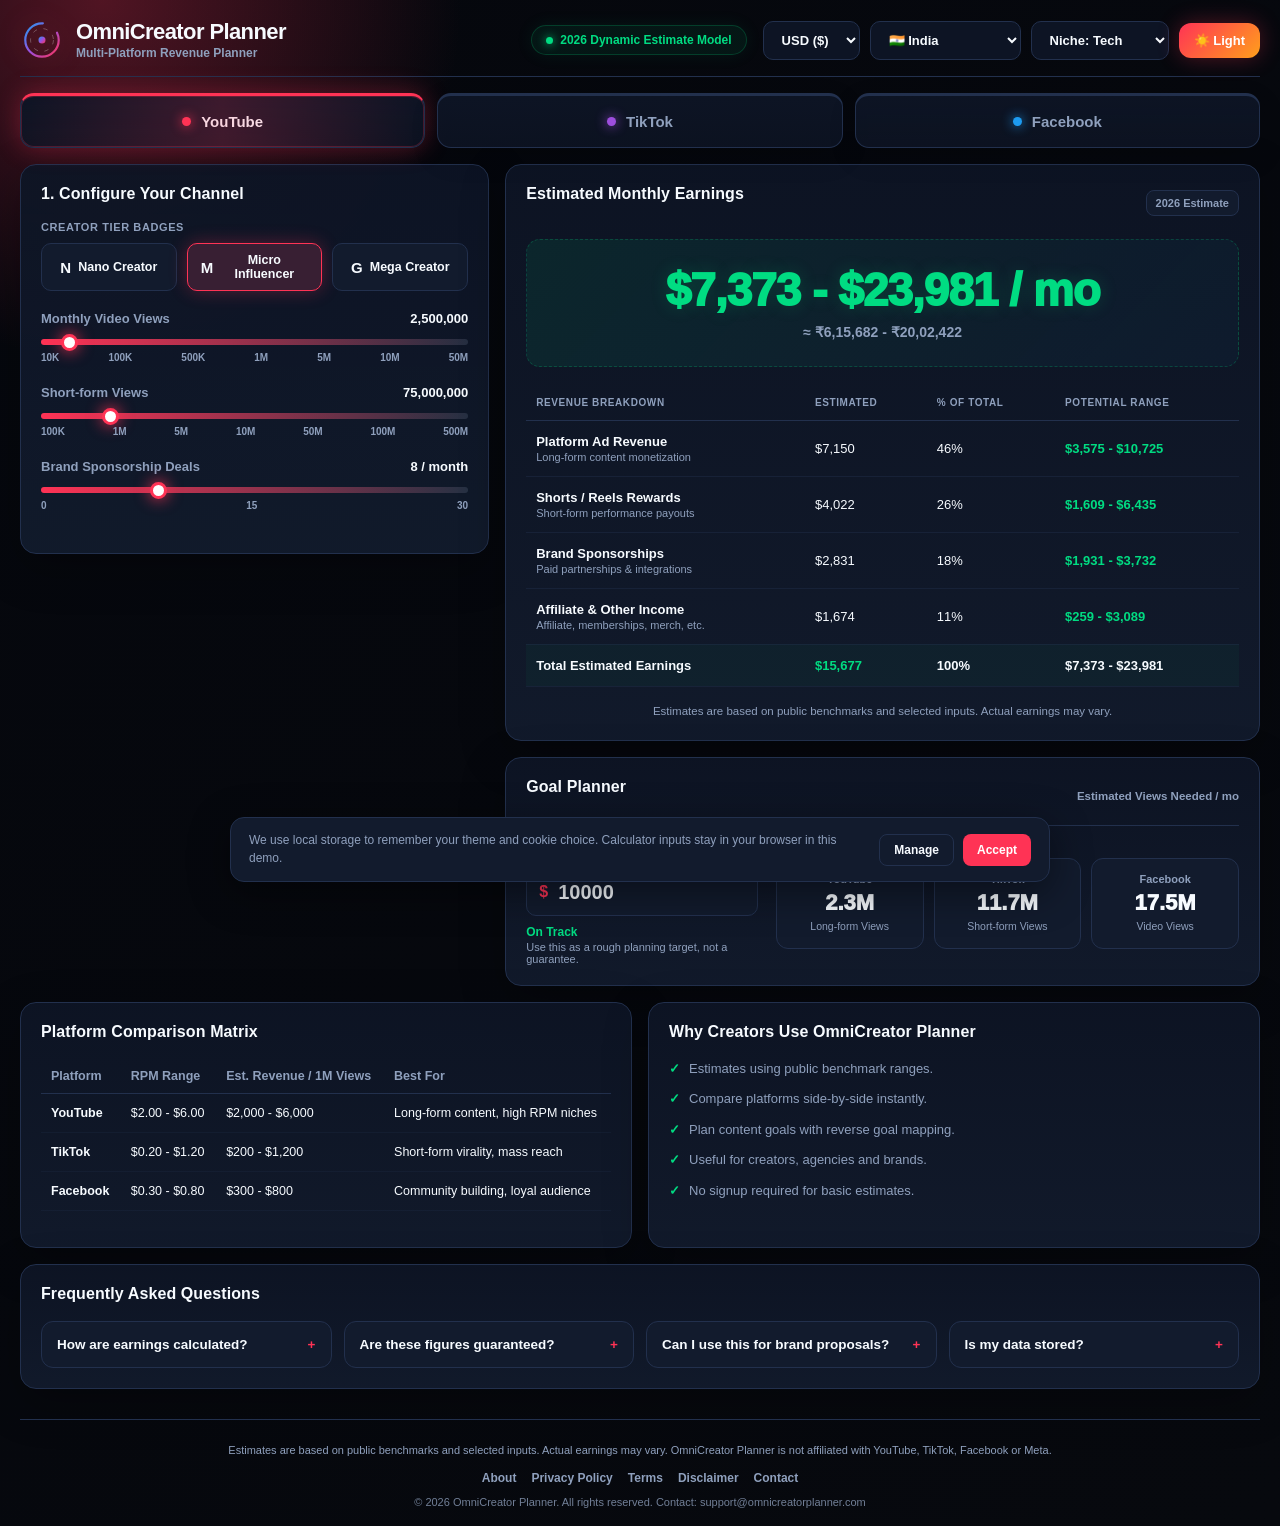
==== index.html @ 5faa270e "Improve SEO metadata FAQ and contact trust copy" ====
<!DOCTYPE html>
<html lang="en">
<head>
  <meta charset="UTF-8">
  <meta name="viewport" content="width=device-width, initial-scale=1.0">
  <title>OmniCreator Planner | Creator Earnings Estimator</title>
  <meta name="description" content="Estimate potential creator earnings across YouTube, TikTok and Facebook using selected inputs, public RPM benchmark ranges, country factors and niche assumptions. Actual earnings may vary.">
  <meta name="robots" content="index, follow">
  <meta name="theme-color" content="#07090e">
  <link rel="canonical" href="https://omnicreatorplanner.com/">
  <meta property="og:title" content="OmniCreator Planner | Creator Earnings Estimator">
  <meta property="og:description" content="A transparent creator revenue planner for YouTube, TikTok and Facebook estimates.">
  <meta property="og:type" content="website">
  <meta property="og:url" content="https://omnicreatorplanner.com/">
  <link rel="stylesheet" href="style.css">
</head>
<body data-theme="dark" data-platform="youtube">
  <div class="cookie-bar" id="cookie-consent-bar">
    <div class="cookie-text">We use local storage to remember your theme and cookie choice. Calculator inputs stay in your browser in this demo.</div>
    <div class="cookie-actions"><button class="cookie-btn secondary" onclick="openLegalPolicyModal('privacy')">Manage</button><button class="cookie-btn primary" onclick="acceptCookieConsent()">Accept</button></div>
  </div>

  <div class="app-wrapper">
    <header class="app-header">
      <div class="header-left"><div class="brand-container"><svg class="brand-logo-svg" viewBox="0 0 100 100" xmlns="http://www.w3.org/2000/svg"><defs><linearGradient id="ringGlow" x1="0%" y1="0%" x2="100%" y2="100%"><stop offset="0%" stop-color="#1d9bf0"/><stop offset="50%" stop-color="#9d4edd"/><stop offset="100%" stop-color="#ff3355"/></linearGradient></defs><circle cx="50" cy="50" r="38" stroke="url(#ringGlow)" stroke-width="5" fill="none" stroke-linecap="round" stroke-dasharray="180 40"/><circle cx="50" cy="50" r="26" stroke="#ffffff" stroke-width="2" fill="none" opacity="0.3" stroke-dasharray="10 15"/><circle cx="50" cy="50" r="8" fill="url(#ringGlow)"/></svg><div class="brand-text"><span class="main-title">OmniCreator Planner</span><span class="sub-title">Multi-Platform Revenue Planner</span></div></div></div>
      <div class="header-center"><div class="status-badge"><span class="status-pulse-dot"></span><span class="status-badge-text">2026 Dynamic Estimate Model</span></div></div>
      <div class="header-right"><div class="header-desktop-selectors" id="desktop-selectors-mount"></div><button class="theme-toggle-btn" id="theme-switcher-btn" onclick="toggleGlobalThemeMode()">Light</button></div>
    </header>

    <nav class="platform-tabs-container" aria-label="Platform selector">
      <button class="platform-tab-card youtube-tab active" onclick="setPlatformContext('youtube')"><span class="platform-indicator-dot yt"></span><span class="platform-tab-title">YouTube</span></button>
      <button class="platform-tab-card tiktok-tab" onclick="setPlatformContext('tiktok')"><span class="platform-indicator-dot tt"></span><span class="platform-tab-title">TikTok</span></button>
      <button class="platform-tab-card facebook-tab" onclick="setPlatformContext('facebook')"><span class="platform-indicator-dot fb"></span><span class="platform-tab-title">Facebook</span></button>
    </nav>

    <div class="main-layout-split-grid">
      <div class="layout-column-block section-configure"><section class="glass-dashboard-card config-panel-card"><h1 class="card-section-heading">1. Configure Your Channel</h1><div class="mobile-inline-filters-box"><div class="form-select-row-element"><label>Currency</label><select class="form-native-dropdown select-currency-node" onchange="syncGlobalSelects(this,'currency')"><option value="USD">USD ($)</option><option value="INR">INR (₹)</option></select></div><div class="form-select-row-element"><label>Country Profile</label><select class="form-native-dropdown select-country-node" onchange="syncGlobalSelects(this,'country')"><option value="India">India</option><option value="Global">Global Market</option><option value="US">United States</option><option value="UK">United Kingdom</option><option value="Canada">Canada</option><option value="Australia">Australia</option><option value="UAE">UAE</option><option value="Pakistan">Pakistan</option><option value="Bangladesh">Bangladesh</option></select></div><div class="form-select-row-element"><label>Channel Niche</label><select class="form-native-dropdown select-niche-node" onchange="syncGlobalSelects(this,'niche')"><option value="Technology">Technology</option><option value="Finance">Finance</option><option value="Education">Education</option><option value="Business">Business</option><option value="Gaming">Gaming</option><option value="Entertainment">Entertainment</option><option value="Lifestyle">Lifestyle</option><option value="Beauty">Beauty</option><option value="Fitness">Fitness</option><option value="Travel">Travel</option></select></div></div><div class="badge-presets-container"><label class="preset-label-tag">Creator Tier Badges</label><div class="badge-flex-row"><button class="preset-pill-btn btn-nano" onclick="triggerPresetAllocation('nano',this)"><span class="badge-icon-vector">N</span> Nano Creator</button><button class="preset-pill-btn btn-micro active" onclick="triggerPresetAllocation('micro',this)"><span class="badge-icon-vector">M</span> Micro Influencer</button><button class="preset-pill-btn btn-mega" onclick="triggerPresetAllocation('mega',this)"><span class="badge-icon-vector">G</span> Mega Creator</button></div></div><div class="slider-element-wrapper"><div class="slider-header-labels"><span class="slider-title-text">Monthly Video Views</span><span class="slider-live-value-counter" id="lbl-counter-views">2,500,000</span></div><input type="range" class="native-theme-slider" id="input-range-views" min="10000" max="50000000" step="10000" value="2500000" oninput="runExecutionCalculations()"><div class="slider-marker-bounds-row"><span>10K</span><span>100K</span><span>500K</span><span>1M</span><span>5M</span><span>10M</span><span>50M</span></div></div><div class="slider-element-wrapper"><div class="slider-header-labels"><span class="slider-title-text">Short-form Views</span><span class="slider-live-value-counter" id="lbl-counter-shorts">75,000,000</span></div><input type="range" class="native-theme-slider" id="input-range-shorts" min="100000" max="500000000" step="50000" value="75000000" oninput="runExecutionCalculations()"><div class="slider-marker-bounds-row"><span>100K</span><span>1M</span><span>5M</span><span>10M</span><span>50M</span><span>100M</span><span>500M</span></div></div><div class="slider-element-wrapper"><div class="slider-header-labels"><span class="slider-title-text">Brand Sponsorship Deals</span><span class="slider-live-value-counter" id="lbl-counter-deals">8 / month</span></div><input type="range" class="native-theme-slider" id="input-range-deals" min="0" max="30" step="1" value="8" oninput="runExecutionCalculations()"><div class="slider-marker-bounds-row"><span>0</span><span>15</span><span>30</span></div></div></section></div>
      <div class="layout-column-block section-results"><section class="glass-dashboard-card results-display-panel"><div class="results-panel-header"><h2 class="card-section-heading">Estimated Monthly Earnings</h2><span class="badge-year-tag">2026 Estimate</span></div><div class="earnings-hero-payout-box"><div class="payout-range-primary" id="payout-range-display-usd">$8,200 - $12,450 / mo</div><div class="payout-range-alternate" id="payout-range-display-inr">≈ ₹6,84,600 - ₹10,39,500</div></div><div class="desktop-only-table-wrapper"><table class="breakdown-matrix-table"><thead><tr><th>Revenue Breakdown</th><th>Estimated</th><th>% of Total</th><th>Potential Range</th></tr></thead><tbody id="table-body-breakdown-rows"></tbody></table></div><div class="mobile-only-breakdown-cards-stack" id="mobile-cards-breakdown-mount"></div><p class="safe-compliance-disclaimer-label">Estimates are based on public benchmarks and selected inputs. Actual earnings may vary.</p></section><section class="glass-dashboard-card goal-planner-panel-card"><div class="goal-planner-container-header"><h2 class="card-section-heading">Goal Planner</h2><span class="goal-subheading-note">Estimated Views Needed / mo</span></div><div class="goal-planner-split-flex-wrapper"><div class="goal-left-input-block"><label class="goal-input-label-tag">Target Monthly Income</label><div class="goal-input-relative-field"><span class="goal-currency-symbol-marker" id="lbl-goal-currency-indicator">$</span><input type="number" class="goal-native-numeric-input" id="input-numeric-goal" value="10000" oninput="executeReverseGoalPlannerMath()"></div><div class="goal-status-indicator-block"><span class="status-marker-emerald">On Track</span><span class="status-desc-text">Use this as a rough planning target, not a guarantee.</span></div></div><div class="goal-right-metrics-display-stack"><div class="goal-platform-output-row yt-row"><span class="goal-platform-name">YouTube</span><div class="goal-computed-value" id="lbl-goal-yt-views">1.1M</div><span class="goal-unit-subtext">Long-form Views</span></div><div class="goal-platform-output-row tt-row"><span class="goal-platform-name">TikTok</span><div class="goal-computed-value" id="lbl-goal-tt-views">1.6M</div><span class="goal-unit-subtext">Short-form Views</span></div><div class="goal-platform-output-row fb-row"><span class="goal-platform-name">Facebook</span><div class="goal-computed-value" id="lbl-goal-fb-views">1.2M</div><span class="goal-unit-subtext">Video Views</span></div></div></div></section></div>
    </div>

    <div class="lower-data-split-grid"><section class="glass-dashboard-card comparison-matrix-card"><h2 class="card-section-heading">Platform Comparison Matrix</h2><div id="comparison-layout-mount-node"></div></section><section class="glass-dashboard-card value-benefits-card"><h2 class="card-section-heading">Why Creators Use OmniCreator Planner</h2><ul class="benefits-clean-list-layer"><li>Estimates using public benchmark ranges.</li><li>Compare platforms side-by-side instantly.</li><li>Plan content goals with reverse goal mapping.</li><li>Useful for creators, agencies and brands.</li><li>No signup required for basic estimates.</li></ul></section></div>

    <section class="glass-dashboard-card semantic-faq-accordion-card"><h2 class="card-section-heading">Frequently Asked Questions</h2><div class="accordion-layout-vertical-stack"><div class="accordion-node-item" onclick="toggleAccordionState(this)"><div class="accordion-question-row">How are earnings calculated? <span class="toggle-sign-icon">+</span></div><div class="accordion-answer-content-block"><p>Estimates use selected platform, views, short-form views, country, niche, creator tier, sponsorship deals and public benchmark RPM ranges.</p></div></div><div class="accordion-node-item" onclick="toggleAccordionState(this)"><div class="accordion-question-row">Are these figures guaranteed? <span class="toggle-sign-icon">+</span></div><div class="accordion-answer-content-block"><p>No. Actual earnings may vary based on audience location, engagement, watch time, monetization status, platform policy and advertiser demand.</p></div></div><div class="accordion-node-item" onclick="toggleAccordionState(this)"><div class="accordion-question-row">Can I use this for brand proposals? <span class="toggle-sign-icon">+</span></div><div class="accordion-answer-content-block"><p>Yes, this tool can help create rough planning estimates, but final brand pricing should be negotiated separately.</p></div></div><div class="accordion-node-item" onclick="toggleAccordionState(this)"><div class="accordion-question-row">Is my data stored? <span class="toggle-sign-icon">+</span></div><div class="accordion-answer-content-block"><p>For this demo, calculations run in your browser and no account is required. Theme and cookie choices may be saved locally in your browser.</p></div></div></div></section>

    <footer class="app-system-footer"><p class="footer-legal-disclaimer-paragraph">Estimates are based on public benchmarks and selected inputs. Actual earnings may vary. OmniCreator Planner is not affiliated with YouTube, TikTok, Facebook or Meta.</p><div class="footer-nav-links-row"><a href="#" onclick="openLegalPolicyModal('about')">About</a><a href="#" onclick="openLegalPolicyModal('privacy')">Privacy Policy</a><a href="#" onclick="openLegalPolicyModal('terms')">Terms</a><a href="#" onclick="openLegalPolicyModal('disclaimer')">Disclaimer</a><a href="#" onclick="openLegalPolicyModal('contact')">Contact</a></div><p class="footer-copyright-tag-label">© 2026 OmniCreator Planner. All rights reserved. Contact: support@omnicreatorplanner.com</p></footer>
  </div>

  <div class="modal-dialog-blur-overlay" id="global-policy-modal-mount" onclick="closeLegalPolicyModal()"><div class="modal-body-container" onclick="event.stopPropagation()"><button class="modal-close-trigger-btn" onclick="closeLegalPolicyModal()">×</button><div class="modal-dynamic-content-area" id="modal-content-injector"></div></div></div>
  <script src="script.js"></script>
</body>
</html>
---- style.css ----
:root{
  --bg-gradient-start:#05070d;
  --bg-gradient-end:#07090e;
  --card-surface:#0d1424;
  --card-surface-raised:#121b2d;
  --border-stroke:#22304d;
  --text-primary:#f7fbff;
  --text-muted:#8fa0bd;
  --earning-green:#00dc82;
  --yt-red:#ff3355;
  --tt-purple:#9d4edd;
  --fb-blue:#1d9bf0;
  --platform-accent:#ff3355;
  --platform-glow:rgba(255,51,85,.28);
  --panel-shadow:0 14px 45px rgba(0,0,0,.26);
}
body[data-theme="light"]{
  --bg-gradient-start:#f4f7ff;
  --bg-gradient-end:#ffffff;
  --card-surface:#ffffff;
  --card-surface-raised:#f3f6ff;
  --border-stroke:#dce5f5;
  --text-primary:#0e1729;
  --text-muted:#65738b;
  --earning-green:#059669;
  --panel-shadow:0 16px 38px rgba(20,35,70,.11);
}
body[data-platform="youtube"]{--platform-accent:var(--yt-red);--platform-glow:rgba(255,51,85,.30)}
body[data-platform="tiktok"]{--platform-accent:var(--tt-purple);--platform-glow:rgba(157,78,221,.30)}
body[data-platform="facebook"]{--platform-accent:var(--fb-blue);--platform-glow:rgba(29,155,240,.30)}
*{box-sizing:border-box;margin:0;padding:0}
html{scroll-behavior:smooth}
body{min-height:100vh;background:radial-gradient(circle at 8% 0,var(--platform-glow),transparent 360px),linear-gradient(135deg,var(--bg-gradient-start),var(--bg-gradient-end));color:var(--text-primary);font-family:-apple-system,BlinkMacSystemFont,"Segoe UI",Roboto,Helvetica,Arial,sans-serif;padding:0 10px;overflow-x:hidden}
button,select,input{font-family:inherit}
button{cursor:pointer}
.app-wrapper{max-width:1240px;margin:0 auto;display:flex;flex-direction:column;gap:16px;padding:18px 0}
.app-header{display:grid;grid-template-columns:1fr auto 1fr;align-items:center;gap:16px;border-bottom:1px solid var(--border-stroke);padding-bottom:14px}
.header-left{min-width:0}.brand-container{display:flex;align-items:center;gap:12px}.brand-logo-svg{width:44px;height:44px;filter:drop-shadow(0 0 14px var(--platform-glow));animation:orbitRotation 22s linear infinite}@keyframes orbitRotation{from{transform:rotate(0)}to{transform:rotate(360deg)}}.brand-text{display:flex;flex-direction:column;min-width:0}.main-title{font-size:22px;font-weight:850;line-height:1.05;letter-spacing:-.6px}.sub-title{font-size:12px;color:var(--text-muted);font-weight:600;margin-top:3px}.header-center{display:flex;justify-content:center}.status-badge{display:inline-flex;align-items:center;gap:7px;background:rgba(0,220,130,.07);border:1px solid rgba(0,220,130,.20);border-radius:999px;padding:7px 14px;color:var(--earning-green);font-size:12px;font-weight:800;white-space:nowrap;box-shadow:0 0 18px rgba(0,220,130,.08)}.status-pulse-dot{width:7px;height:7px;border-radius:50%;background:var(--earning-green);box-shadow:0 0 10px var(--earning-green);animation:statusPulseAnimation 1.6s infinite}@keyframes statusPulseAnimation{0%,100%{opacity:.45}50%{opacity:1}}.header-right{display:flex;align-items:center;justify-content:flex-end;gap:10px}.header-desktop-selectors{display:flex;gap:10px}.inline-form-selector-pills,.form-native-dropdown{background:var(--card-surface);color:var(--text-primary);border:1px solid var(--border-stroke);padding:10px 14px;border-radius:10px;font-size:13px;font-weight:700;outline:none;cursor:pointer;transition:.2s}.inline-form-selector-pills:focus,.form-native-dropdown:focus{border-color:var(--platform-accent);box-shadow:0 0 0 3px var(--platform-glow)}.theme-toggle-btn{background:linear-gradient(135deg,var(--platform-accent),#ff9f1c);border:0;color:#fff;padding:10px 15px;border-radius:12px;font-weight:900;font-size:13px;box-shadow:0 0 22px var(--platform-glow);white-space:nowrap}
.platform-tabs-container{display:grid;grid-template-columns:repeat(3,1fr);gap:12px}.platform-tab-card{position:relative;overflow:hidden;background:linear-gradient(180deg,var(--card-surface),rgba(13,20,36,.84));border:1px solid var(--border-stroke);border-top:3px solid var(--border-stroke);padding:17px 12px;border-radius:14px;color:var(--text-muted);font-size:15px;font-weight:850;display:flex;align-items:center;justify-content:center;gap:10px;transition:all .22s ease;box-shadow:0 10px 28px rgba(0,0,0,.14)}.platform-tab-card::before{content:"";position:absolute;inset:0;background:linear-gradient(90deg,transparent,var(--platform-glow),transparent);opacity:0;transition:.22s}.platform-tab-card.active{color:var(--text-primary);border-color:var(--border-stroke);border-top-color:var(--platform-accent);box-shadow:0 0 26px var(--platform-glow),inset 0 0 0 1px color-mix(in srgb,var(--platform-accent) 24%,transparent)}.platform-tab-card.active::before{opacity:.65}.platform-indicator-dot{width:9px;height:9px;border-radius:50%;display:inline-block;box-shadow:0 0 12px currentColor}.platform-indicator-dot.yt{background:var(--yt-red);color:var(--yt-red)}.platform-indicator-dot.tt{background:var(--tt-purple);color:var(--tt-purple)}.platform-indicator-dot.fb{background:var(--fb-blue);color:var(--fb-blue)}
.main-layout-split-grid{display:grid;grid-template-columns:4.6fr 7.4fr;gap:16px;align-items:start}.layout-column-block{min-width:0}.glass-dashboard-card{background:linear-gradient(180deg,color-mix(in srgb,var(--card-surface) 96%,transparent),color-mix(in srgb,var(--card-surface-raised) 92%,transparent));border:1px solid var(--border-stroke);border-radius:16px;padding:20px;box-shadow:var(--panel-shadow)}.card-section-heading{font-size:16px;font-weight:850;margin-bottom:18px;letter-spacing:.1px}.config-panel-card .card-section-heading{text-transform:none}.mobile-inline-filters-box{display:none}.badge-presets-container{margin-bottom:20px}.preset-label-tag{font-size:11px;text-transform:uppercase;color:var(--text-muted);font-weight:850;letter-spacing:.6px;display:block;margin-bottom:10px}.badge-flex-row{display:flex;gap:10px;flex-wrap:wrap}.preset-pill-btn{background:var(--card-surface-raised);border:1px solid var(--border-stroke);color:var(--text-primary);padding:9px 13px;border-radius:10px;font-size:12.5px;font-weight:800;display:flex;align-items:center;justify-content:center;gap:7px;transition:.2s;flex:1}.preset-pill-btn.active{border-color:var(--platform-accent);background:color-mix(in srgb,var(--platform-accent) 16%,var(--card-surface-raised));box-shadow:0 0 18px var(--platform-glow)}.badge-icon-vector{font-size:15px}.slider-element-wrapper{margin-bottom:22px}.slider-header-labels{display:flex;justify-content:space-between;gap:12px;font-size:13px;font-weight:750;color:var(--text-muted)}.slider-live-value-counter{font-weight:900;color:var(--text-primary)}input[type="range"].native-theme-slider{width:100%;height:6px;background:linear-gradient(90deg,var(--platform-accent),rgba(128,145,170,.20));border-radius:999px;appearance:none;margin:13px 0 7px;outline:none}input[type="range"].native-theme-slider::-webkit-slider-thumb{appearance:none;width:17px;height:17px;border-radius:50%;background:#fff;border:3px solid var(--platform-accent);box-shadow:0 0 16px var(--platform-accent);cursor:pointer}.slider-marker-bounds-row{display:flex;justify-content:space-between;font-size:10px;color:var(--text-muted);font-weight:800}.results-panel-header{display:flex;justify-content:space-between;align-items:center;margin-bottom:18px}.badge-year-tag{background:var(--card-surface-raised);color:var(--text-muted);font-size:11px;font-weight:850;padding:6px 9px;border-radius:8px;border:1px solid var(--border-stroke)}.earnings-hero-payout-box{background:linear-gradient(135deg,rgba(0,220,130,.09),rgba(29,155,240,.04));border:1px dashed rgba(0,220,130,.22);border-radius:14px;padding:26px 16px;text-align:center;margin-bottom:18px;overflow:hidden}.payout-range-primary{font-size:clamp(34px,4vw,46px);font-weight:950;color:var(--earning-green);letter-spacing:-1px;line-height:1.08;text-shadow:0 0 18px rgba(0,220,130,.18)}.payout-range-alternate{font-size:14px;color:var(--text-muted);margin-top:8px;font-weight:800}.desktop-only-table-wrapper{width:100%;overflow:auto;margin-bottom:16px}.breakdown-matrix-table{width:100%;border-collapse:collapse;text-align:left;font-size:13px}.breakdown-matrix-table th{color:var(--text-muted);font-weight:850;padding:12px 10px;border-bottom:1px solid var(--border-stroke);text-transform:uppercase;font-size:10px;letter-spacing:.6px}.breakdown-matrix-table td{padding:13px 10px;border-bottom:1px solid rgba(34,48,77,.42);color:var(--text-primary)}.table-source-cell-layout{display:flex;flex-direction:column;gap:2px}.table-source-cell-layout strong{color:var(--text-primary);font-weight:750}.table-source-cell-layout small{color:var(--text-muted);font-size:11px}.table-total-row-highlight{font-weight:900;background:rgba(0,220,130,.04)}.table-total-row-highlight td:nth-child(2),.table-range-span-text{color:var(--earning-green);font-weight:850}.mobile-only-breakdown-cards-stack{display:none;flex-direction:column;gap:10px;margin-bottom:16px}.responsive-breakdown-card-node{background:var(--card-surface-raised);border:1px solid var(--border-stroke);border-radius:12px;padding:14px;display:flex;justify-content:space-between;align-items:center;gap:12px}.responsive-breakdown-card-node.total-card{border-color:rgba(0,220,130,.28);background:rgba(0,220,130,.06)}.resp-card-left-meta strong{display:block;font-size:14px}.resp-card-left-meta small{font-size:12px;color:var(--text-muted);display:block;margin-top:3px}.resp-card-right-metrics{text-align:right}.resp-card-val{font-size:16px;font-weight:900;color:var(--text-primary)}.resp-card-range{font-size:12px;color:var(--earning-green);font-weight:800;display:block;margin-top:3px}.safe-compliance-disclaimer-label{font-size:11.5px;color:var(--text-muted);line-height:1.5;text-align:center}.goal-planner-panel-card{margin-top:16px}.goal-planner-container-header{display:flex;justify-content:space-between;align-items:center;border-bottom:1px solid var(--border-stroke);padding-bottom:11px;margin-bottom:16px}.goal-subheading-note{font-size:11.5px;color:var(--text-muted);font-weight:800}.goal-planner-split-flex-wrapper{display:grid;grid-template-columns:4fr 8fr;gap:18px;align-items:center}.goal-input-label-tag{font-size:12px;color:var(--text-muted);font-weight:850}.goal-input-relative-field{position:relative;margin:9px 0}.goal-currency-symbol-marker{position:absolute;left:13px;top:50%;transform:translateY(-50%);font-weight:900;color:var(--platform-accent)}.goal-native-numeric-input{width:100%;background:var(--card-surface-raised);border:1px solid var(--border-stroke);color:var(--text-primary);font-size:20px;font-weight:900;padding:11px 10px 11px 31px;border-radius:10px;outline:none}.goal-native-numeric-input:focus{border-color:var(--platform-accent)}.goal-status-indicator-block{display:flex;flex-direction:column;gap:2px}.status-marker-emerald{font-size:12px;color:var(--earning-green);font-weight:850}.status-desc-text{font-size:11px;color:var(--text-muted)}.goal-right-metrics-display-stack{display:grid;grid-template-columns:repeat(3,1fr);gap:10px}.goal-platform-output-row{background:var(--card-surface-raised);border:1px solid var(--border-stroke);border-radius:12px;padding:14px 10px;text-align:center}.goal-platform-name{font-size:11px;color:var(--text-muted);font-weight:850;display:block;margin-bottom:5px}.goal-computed-value{font-size:22px;font-weight:950;color:var(--text-primary)}.goal-unit-subtext{font-size:10.5px;color:var(--text-muted)}.lower-data-split-grid{display:grid;grid-template-columns:1fr 1fr;gap:16px}.seo-table-layout-node{width:100%;border-collapse:collapse;font-size:12.5px;text-align:left}.seo-table-layout-node th{padding:10px;color:var(--text-muted);font-weight:850;border-bottom:1px solid var(--border-stroke)}.seo-table-layout-node td{padding:12px 10px;border-bottom:1px solid rgba(34,48,77,.25);color:var(--text-primary)}.benefits-clean-list-layer{list-style:none}.benefits-clean-list-layer li{font-size:13px;color:var(--text-muted);margin-bottom:11px;position:relative;padding-left:20px;line-height:1.5}.benefits-clean-list-layer li::before{content:"✓";position:absolute;left:0;color:var(--earning-green);font-weight:900}.accordion-layout-vertical-stack{display:grid;grid-template-columns:repeat(4,1fr);gap:12px}.accordion-node-item{background:var(--card-surface-raised);border:1px solid var(--border-stroke);border-radius:12px;padding:15px;cursor:pointer;transition:.2s}.accordion-node-item:hover{border-color:var(--platform-accent)}.accordion-question-row{font-weight:850;font-size:13.5px;display:flex;justify-content:space-between;align-items:center;color:var(--text-primary);gap:10px}.toggle-sign-icon{color:var(--platform-accent);font-weight:900}.accordion-answer-content-block{display:none;margin-top:10px;font-size:12.5px;color:var(--text-muted);line-height:1.55;border-top:1px solid var(--border-stroke);padding-top:10px}.accordion-node-item.open .accordion-answer-content-block{display:block}.modal-dialog-blur-overlay{position:fixed;inset:0;background:rgba(3,5,10,.85);backdrop-filter:blur(8px);display:none;align-items:center;justify-content:center;z-index:9999;padding:20px}.modal-body-container{background:var(--card-surface);border:1px solid var(--border-stroke);width:100%;max-width:600px;border-radius:16px;padding:28px;position:relative;max-height:85vh;overflow:auto}.modal-close-trigger-btn{position:absolute;top:14px;right:18px;background:transparent;border:0;color:var(--text-muted);font-size:18px}.modal-dynamic-content-area h3{font-size:20px;margin-bottom:13px;border-bottom:1px solid var(--border-stroke);padding-bottom:9px}.modal-dynamic-content-area p{font-size:13px;color:var(--text-muted);line-height:1.6;margin-bottom:12px}.cookie-bar{position:fixed;bottom:18px;left:50%;transform:translateX(-50%);background:var(--card-surface-raised);border:1px solid var(--border-stroke);border-radius:14px;padding:14px 18px;width:92%;max-width:820px;display:flex;justify-content:space-between;align-items:center;gap:18px;z-index:99999;box-shadow:0 10px 40px rgba(0,0,0,.45)}.cookie-text{font-size:12px;color:var(--text-muted);line-height:1.45}.cookie-actions{display:flex;gap:9px;flex-shrink:0}.cookie-btn{border:0;padding:8px 14px;border-radius:8px;font-size:12px;font-weight:850}.cookie-btn.primary{background:var(--platform-accent);color:#fff}.cookie-btn.secondary{background:transparent;border:1px solid var(--border-stroke);color:var(--text-primary)}.app-system-footer{text-align:center;border-top:1px solid var(--border-stroke);padding-top:22px;margin-top:14px;display:flex;flex-direction:column;gap:11px}.footer-legal-disclaimer-paragraph{font-size:11px;color:var(--text-muted);max-width:900px;margin:0 auto;line-height:1.6}.footer-nav-links-row{display:flex;justify-content:center;gap:15px;flex-wrap:wrap}.footer-nav-links-row a{color:var(--text-muted);text-decoration:none;font-size:12px;font-weight:750}.footer-nav-links-row a:hover{color:var(--text-primary)}.footer-copyright-tag-label{font-size:11px;color:var(--text-muted);opacity:.78}
@media(max-width:950px){.app-header{grid-template-columns:1fr auto;gap:12px}.header-center{grid-column:1/3;order:3}.header-desktop-selectors{display:none}.main-layout-split-grid{display:flex;flex-direction:column}.section-configure{order:1}.section-results{order:2}.lower-data-split-grid{grid-template-columns:1fr}.goal-planner-split-flex-wrapper{grid-template-columns:1fr}.desktop-only-table-wrapper{display:none}.mobile-only-breakdown-cards-stack{display:flex}.mobile-inline-filters-box{display:grid;grid-template-columns:repeat(3,1fr);gap:10px;margin-bottom:18px;border-bottom:1px solid var(--border-stroke);padding-bottom:15px}.form-select-row-element label{font-size:10px;text-transform:uppercase;color:var(--text-muted);font-weight:850;display:block;margin-bottom:5px}.form-select-row-element .form-native-dropdown{width:100%;font-size:12px;color:var(--text-primary)}.goal-right-metrics-display-stack{grid-template-columns:repeat(3,1fr)}.accordion-layout-vertical-stack{grid-template-columns:1fr 1fr}.badge-flex-row{display:grid;grid-template-columns:repeat(3,1fr)}}
@media(max-width:600px){body{padding:0 8px}.app-wrapper{gap:14px;padding:14px 0}.app-header{display:grid;grid-template-columns:1fr auto;align-items:center;text-align:left;gap:10px;padding-bottom:12px}.brand-container{gap:10px}.brand-logo-svg{width:38px;height:38px}.main-title{font-size:17px}.sub-title{font-size:10.5px}.theme-toggle-btn{padding:8px 10px;font-size:12px;border-radius:10px}.header-center{grid-column:1/3;width:100%;justify-content:flex-start}.status-badge{padding:5px 10px;font-size:10.5px}.platform-tabs-container{gap:8px}.platform-tab-card{padding:12px 5px;border-radius:13px;font-size:12.5px;gap:6px}.platform-indicator-dot{width:8px;height:8px}.glass-dashboard-card{border-radius:16px;padding:16px}.card-section-heading{font-size:16px;margin-bottom:16px}.mobile-inline-filters-box{grid-template-columns:1fr;gap:10px}.badge-flex-row{grid-template-columns:repeat(3,1fr);gap:8px}.preset-pill-btn{padding:10px 6px;font-size:12px;line-height:1.15;flex-direction:column}.badge-icon-vector{font-size:17px}.slider-element-wrapper{margin-bottom:20px}.slider-header-labels{font-size:13px}.slider-marker-bounds-row{font-size:10px}.results-panel-header{align-items:flex-start}.badge-year-tag{display:none}.earnings-hero-payout-box{padding:22px 10px}.payout-range-primary{font-size:clamp(28px,10vw,38px);line-height:1.15}.payout-range-alternate{font-size:13px}.responsive-breakdown-card-node{align-items:flex-start;flex-direction:column}.resp-card-right-metrics{text-align:left}.goal-right-metrics-display-stack,.accordion-layout-vertical-stack{grid-template-columns:1fr}.lower-data-split-grid{gap:14px}.cookie-bar{bottom:10px;flex-direction:column;text-align:center;padding:14px}.cookie-actions{width:100%}.cookie-btn{flex:1}.footer-legal-disclaimer-paragraph{text-align:center}.comparison-matrix-card .mobile-only-breakdown-cards-stack{display:flex}.comparison-matrix-card .desktop-only-table-wrapper{display:none}}
@media(max-width:380px){.main-title{font-size:15.5px}.platform-tab-card{font-size:11.5px}.payout-range-primary{font-size:27px}.preset-pill-btn{font-size:11px}.glass-dashboard-card{padding:14px}}
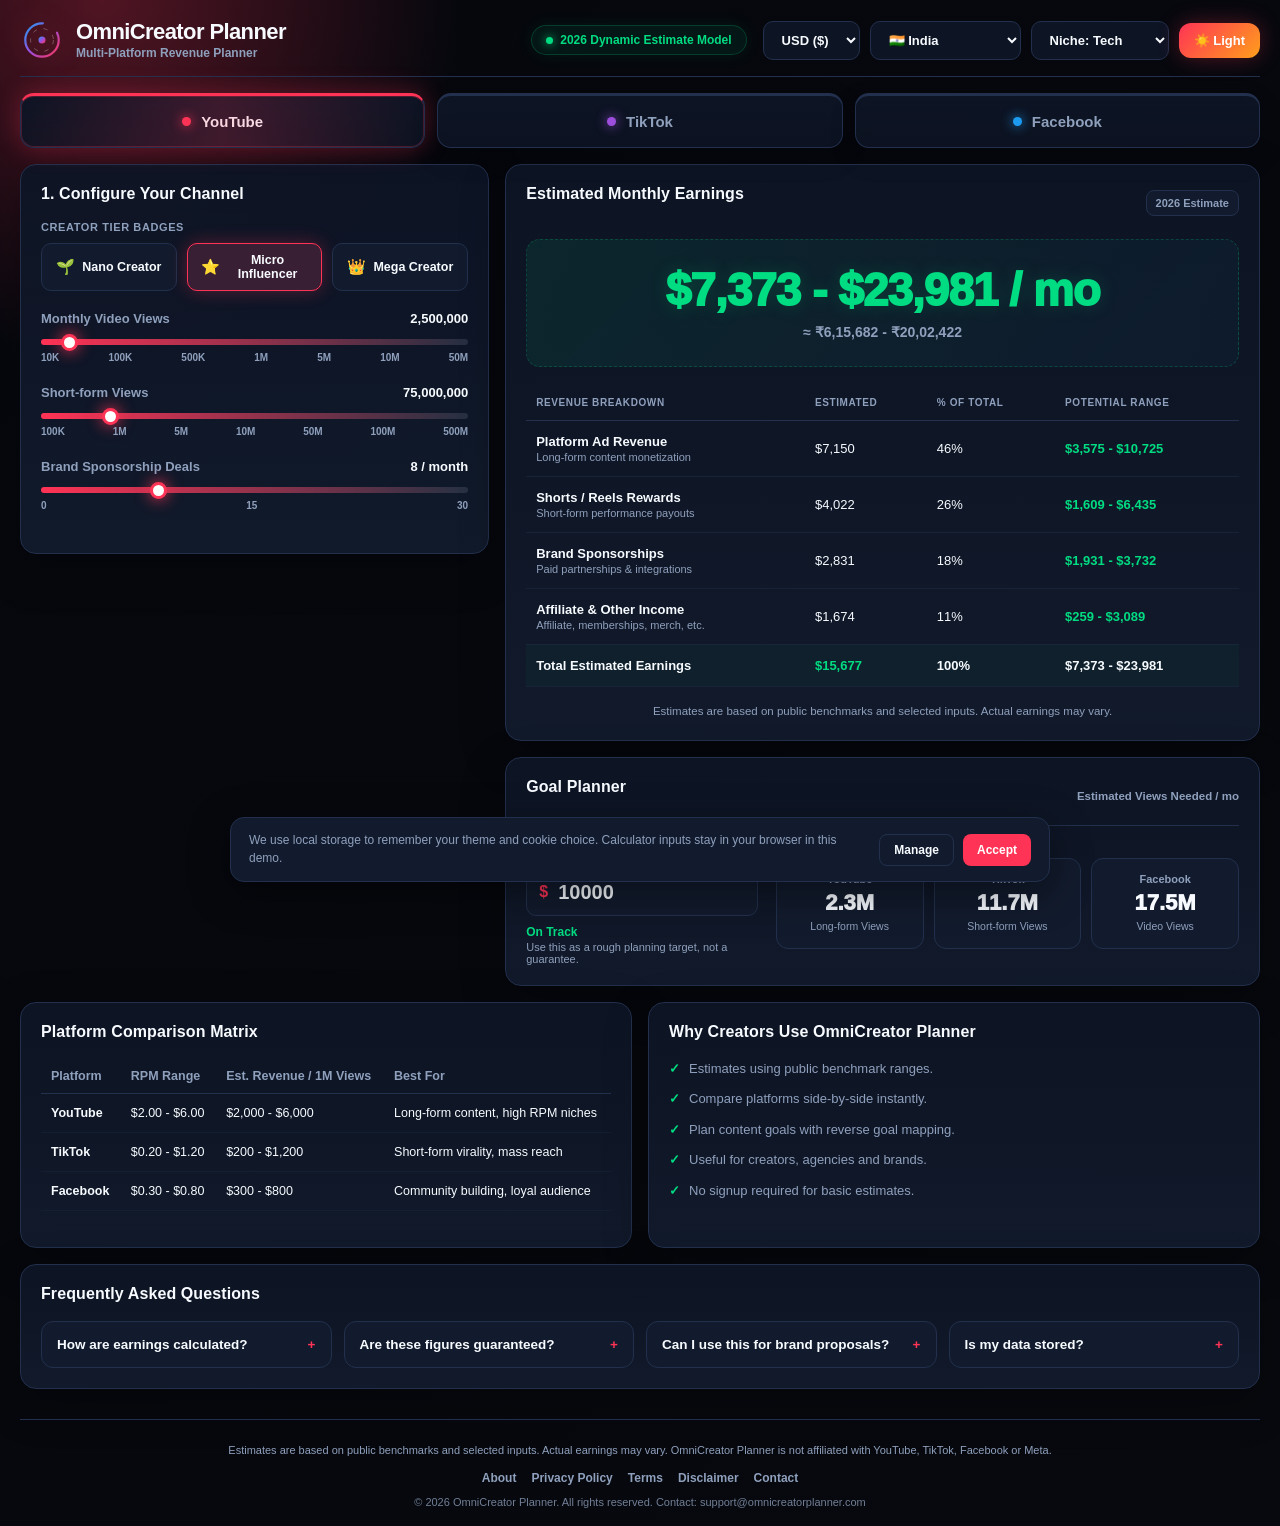
==== commit 70ecec0d: "Restore creator tier icons and stop footer link jump" ====
--- a/index.html
+++ b/index.html
@@ -34,7 +34,7 @@
     </nav>
 
     <div class="main-layout-split-grid">
-      <div class="layout-column-block section-configure"><section class="glass-dashboard-card config-panel-card"><h1 class="card-section-heading">1. Configure Your Channel</h1><div class="mobile-inline-filters-box"><div class="form-select-row-element"><label>Currency</label><select class="form-native-dropdown select-currency-node" onchange="syncGlobalSelects(this,'currency')"><option value="USD">USD ($)</option><option value="INR">INR (₹)</option></select></div><div class="form-select-row-element"><label>Country Profile</label><select class="form-native-dropdown select-country-node" onchange="syncGlobalSelects(this,'country')"><option value="India">India</option><option value="Global">Global Market</option><option value="US">United States</option><option value="UK">United Kingdom</option><option value="Canada">Canada</option><option value="Australia">Australia</option><option value="UAE">UAE</option><option value="Pakistan">Pakistan</option><option value="Bangladesh">Bangladesh</option></select></div><div class="form-select-row-element"><label>Channel Niche</label><select class="form-native-dropdown select-niche-node" onchange="syncGlobalSelects(this,'niche')"><option value="Technology">Technology</option><option value="Finance">Finance</option><option value="Education">Education</option><option value="Business">Business</option><option value="Gaming">Gaming</option><option value="Entertainment">Entertainment</option><option value="Lifestyle">Lifestyle</option><option value="Beauty">Beauty</option><option value="Fitness">Fitness</option><option value="Travel">Travel</option></select></div></div><div class="badge-presets-container"><label class="preset-label-tag">Creator Tier Badges</label><div class="badge-flex-row"><button class="preset-pill-btn btn-nano" onclick="triggerPresetAllocation('nano',this)"><span class="badge-icon-vector">N</span> Nano Creator</button><button class="preset-pill-btn btn-micro active" onclick="triggerPresetAllocation('micro',this)"><span class="badge-icon-vector">M</span> Micro Influencer</button><button class="preset-pill-btn btn-mega" onclick="triggerPresetAllocation('mega',this)"><span class="badge-icon-vector">G</span> Mega Creator</button></div></div><div class="slider-element-wrapper"><div class="slider-header-labels"><span class="slider-title-text">Monthly Video Views</span><span class="slider-live-value-counter" id="lbl-counter-views">2,500,000</span></div><input type="range" class="native-theme-slider" id="input-range-views" min="10000" max="50000000" step="10000" value="2500000" oninput="runExecutionCalculations()"><div class="slider-marker-bounds-row"><span>10K</span><span>100K</span><span>500K</span><span>1M</span><span>5M</span><span>10M</span><span>50M</span></div></div><div class="slider-element-wrapper"><div class="slider-header-labels"><span class="slider-title-text">Short-form Views</span><span class="slider-live-value-counter" id="lbl-counter-shorts">75,000,000</span></div><input type="range" class="native-theme-slider" id="input-range-shorts" min="100000" max="500000000" step="50000" value="75000000" oninput="runExecutionCalculations()"><div class="slider-marker-bounds-row"><span>100K</span><span>1M</span><span>5M</span><span>10M</span><span>50M</span><span>100M</span><span>500M</span></div></div><div class="slider-element-wrapper"><div class="slider-header-labels"><span class="slider-title-text">Brand Sponsorship Deals</span><span class="slider-live-value-counter" id="lbl-counter-deals">8 / month</span></div><input type="range" class="native-theme-slider" id="input-range-deals" min="0" max="30" step="1" value="8" oninput="runExecutionCalculations()"><div class="slider-marker-bounds-row"><span>0</span><span>15</span><span>30</span></div></div></section></div>
+      <div class="layout-column-block section-configure"><section class="glass-dashboard-card config-panel-card"><h1 class="card-section-heading">1. Configure Your Channel</h1><div class="mobile-inline-filters-box"><div class="form-select-row-element"><label>Currency</label><select class="form-native-dropdown select-currency-node" onchange="syncGlobalSelects(this,'currency')"><option value="USD">USD ($)</option><option value="INR">INR (₹)</option></select></div><div class="form-select-row-element"><label>Country Profile</label><select class="form-native-dropdown select-country-node" onchange="syncGlobalSelects(this,'country')"><option value="India">India</option><option value="Global">Global Market</option><option value="US">United States</option><option value="UK">United Kingdom</option><option value="Canada">Canada</option><option value="Australia">Australia</option><option value="UAE">UAE</option><option value="Pakistan">Pakistan</option><option value="Bangladesh">Bangladesh</option></select></div><div class="form-select-row-element"><label>Channel Niche</label><select class="form-native-dropdown select-niche-node" onchange="syncGlobalSelects(this,'niche')"><option value="Technology">Technology</option><option value="Finance">Finance</option><option value="Education">Education</option><option value="Business">Business</option><option value="Gaming">Gaming</option><option value="Entertainment">Entertainment</option><option value="Lifestyle">Lifestyle</option><option value="Beauty">Beauty</option><option value="Fitness">Fitness</option><option value="Travel">Travel</option></select></div></div><div class="badge-presets-container"><label class="preset-label-tag">Creator Tier Badges</label><div class="badge-flex-row"><button class="preset-pill-btn btn-nano" onclick="triggerPresetAllocation('nano',this)"><span class="badge-icon-vector">🌱</span> Nano Creator</button><button class="preset-pill-btn btn-micro active" onclick="triggerPresetAllocation('micro',this)"><span class="badge-icon-vector">⭐</span> Micro Influencer</button><button class="preset-pill-btn btn-mega" onclick="triggerPresetAllocation('mega',this)"><span class="badge-icon-vector">👑</span> Mega Creator</button></div></div><div class="slider-element-wrapper"><div class="slider-header-labels"><span class="slider-title-text">Monthly Video Views</span><span class="slider-live-value-counter" id="lbl-counter-views">2,500,000</span></div><input type="range" class="native-theme-slider" id="input-range-views" min="10000" max="50000000" step="10000" value="2500000" oninput="runExecutionCalculations()"><div class="slider-marker-bounds-row"><span>10K</span><span>100K</span><span>500K</span><span>1M</span><span>5M</span><span>10M</span><span>50M</span></div></div><div class="slider-element-wrapper"><div class="slider-header-labels"><span class="slider-title-text">Short-form Views</span><span class="slider-live-value-counter" id="lbl-counter-shorts">75,000,000</span></div><input type="range" class="native-theme-slider" id="input-range-shorts" min="100000" max="500000000" step="50000" value="75000000" oninput="runExecutionCalculations()"><div class="slider-marker-bounds-row"><span>100K</span><span>1M</span><span>5M</span><span>10M</span><span>50M</span><span>100M</span><span>500M</span></div></div><div class="slider-element-wrapper"><div class="slider-header-labels"><span class="slider-title-text">Brand Sponsorship Deals</span><span class="slider-live-value-counter" id="lbl-counter-deals">8 / month</span></div><input type="range" class="native-theme-slider" id="input-range-deals" min="0" max="30" step="1" value="8" oninput="runExecutionCalculations()"><div class="slider-marker-bounds-row"><span>0</span><span>15</span><span>30</span></div></div></section></div>
       <div class="layout-column-block section-results"><section class="glass-dashboard-card results-display-panel"><div class="results-panel-header"><h2 class="card-section-heading">Estimated Monthly Earnings</h2><span class="badge-year-tag">2026 Estimate</span></div><div class="earnings-hero-payout-box"><div class="payout-range-primary" id="payout-range-display-usd">$8,200 - $12,450 / mo</div><div class="payout-range-alternate" id="payout-range-display-inr">≈ ₹6,84,600 - ₹10,39,500</div></div><div class="desktop-only-table-wrapper"><table class="breakdown-matrix-table"><thead><tr><th>Revenue Breakdown</th><th>Estimated</th><th>% of Total</th><th>Potential Range</th></tr></thead><tbody id="table-body-breakdown-rows"></tbody></table></div><div class="mobile-only-breakdown-cards-stack" id="mobile-cards-breakdown-mount"></div><p class="safe-compliance-disclaimer-label">Estimates are based on public benchmarks and selected inputs. Actual earnings may vary.</p></section><section class="glass-dashboard-card goal-planner-panel-card"><div class="goal-planner-container-header"><h2 class="card-section-heading">Goal Planner</h2><span class="goal-subheading-note">Estimated Views Needed / mo</span></div><div class="goal-planner-split-flex-wrapper"><div class="goal-left-input-block"><label class="goal-input-label-tag">Target Monthly Income</label><div class="goal-input-relative-field"><span class="goal-currency-symbol-marker" id="lbl-goal-currency-indicator">$</span><input type="number" class="goal-native-numeric-input" id="input-numeric-goal" value="10000" oninput="executeReverseGoalPlannerMath()"></div><div class="goal-status-indicator-block"><span class="status-marker-emerald">On Track</span><span class="status-desc-text">Use this as a rough planning target, not a guarantee.</span></div></div><div class="goal-right-metrics-display-stack"><div class="goal-platform-output-row yt-row"><span class="goal-platform-name">YouTube</span><div class="goal-computed-value" id="lbl-goal-yt-views">1.1M</div><span class="goal-unit-subtext">Long-form Views</span></div><div class="goal-platform-output-row tt-row"><span class="goal-platform-name">TikTok</span><div class="goal-computed-value" id="lbl-goal-tt-views">1.6M</div><span class="goal-unit-subtext">Short-form Views</span></div><div class="goal-platform-output-row fb-row"><span class="goal-platform-name">Facebook</span><div class="goal-computed-value" id="lbl-goal-fb-views">1.2M</div><span class="goal-unit-subtext">Video Views</span></div></div></div></section></div>
     </div>
 
@@ -42,7 +42,7 @@
 
     <section class="glass-dashboard-card semantic-faq-accordion-card"><h2 class="card-section-heading">Frequently Asked Questions</h2><div class="accordion-layout-vertical-stack"><div class="accordion-node-item" onclick="toggleAccordionState(this)"><div class="accordion-question-row">How are earnings calculated? <span class="toggle-sign-icon">+</span></div><div class="accordion-answer-content-block"><p>Estimates use selected platform, views, short-form views, country, niche, creator tier, sponsorship deals and public benchmark RPM ranges.</p></div></div><div class="accordion-node-item" onclick="toggleAccordionState(this)"><div class="accordion-question-row">Are these figures guaranteed? <span class="toggle-sign-icon">+</span></div><div class="accordion-answer-content-block"><p>No. Actual earnings may vary based on audience location, engagement, watch time, monetization status, platform policy and advertiser demand.</p></div></div><div class="accordion-node-item" onclick="toggleAccordionState(this)"><div class="accordion-question-row">Can I use this for brand proposals? <span class="toggle-sign-icon">+</span></div><div class="accordion-answer-content-block"><p>Yes, this tool can help create rough planning estimates, but final brand pricing should be negotiated separately.</p></div></div><div class="accordion-node-item" onclick="toggleAccordionState(this)"><div class="accordion-question-row">Is my data stored? <span class="toggle-sign-icon">+</span></div><div class="accordion-answer-content-block"><p>For this demo, calculations run in your browser and no account is required. Theme and cookie choices may be saved locally in your browser.</p></div></div></div></section>
 
-    <footer class="app-system-footer"><p class="footer-legal-disclaimer-paragraph">Estimates are based on public benchmarks and selected inputs. Actual earnings may vary. OmniCreator Planner is not affiliated with YouTube, TikTok, Facebook or Meta.</p><div class="footer-nav-links-row"><a href="#" onclick="openLegalPolicyModal('about')">About</a><a href="#" onclick="openLegalPolicyModal('privacy')">Privacy Policy</a><a href="#" onclick="openLegalPolicyModal('terms')">Terms</a><a href="#" onclick="openLegalPolicyModal('disclaimer')">Disclaimer</a><a href="#" onclick="openLegalPolicyModal('contact')">Contact</a></div><p class="footer-copyright-tag-label">© 2026 OmniCreator Planner. All rights reserved. Contact: support@omnicreatorplanner.com</p></footer>
+    <footer class="app-system-footer"><p class="footer-legal-disclaimer-paragraph">Estimates are based on public benchmarks and selected inputs. Actual earnings may vary. OmniCreator Planner is not affiliated with YouTube, TikTok, Facebook or Meta.</p><div class="footer-nav-links-row"><a href="javascript:void(0)" onclick="openLegalPolicyModal('about'); return false;">About</a><a href="javascript:void(0)" onclick="openLegalPolicyModal('privacy'); return false;">Privacy Policy</a><a href="javascript:void(0)" onclick="openLegalPolicyModal('terms'); return false;">Terms</a><a href="javascript:void(0)" onclick="openLegalPolicyModal('disclaimer'); return false;">Disclaimer</a><a href="javascript:void(0)" onclick="openLegalPolicyModal('contact'); return false;">Contact</a></div><p class="footer-copyright-tag-label">© 2026 OmniCreator Planner. All rights reserved. Contact: support@omnicreatorplanner.com</p></footer>
   </div>
 
   <div class="modal-dialog-blur-overlay" id="global-policy-modal-mount" onclick="closeLegalPolicyModal()"><div class="modal-body-container" onclick="event.stopPropagation()"><button class="modal-close-trigger-btn" onclick="closeLegalPolicyModal()">×</button><div class="modal-dynamic-content-area" id="modal-content-injector"></div></div></div>
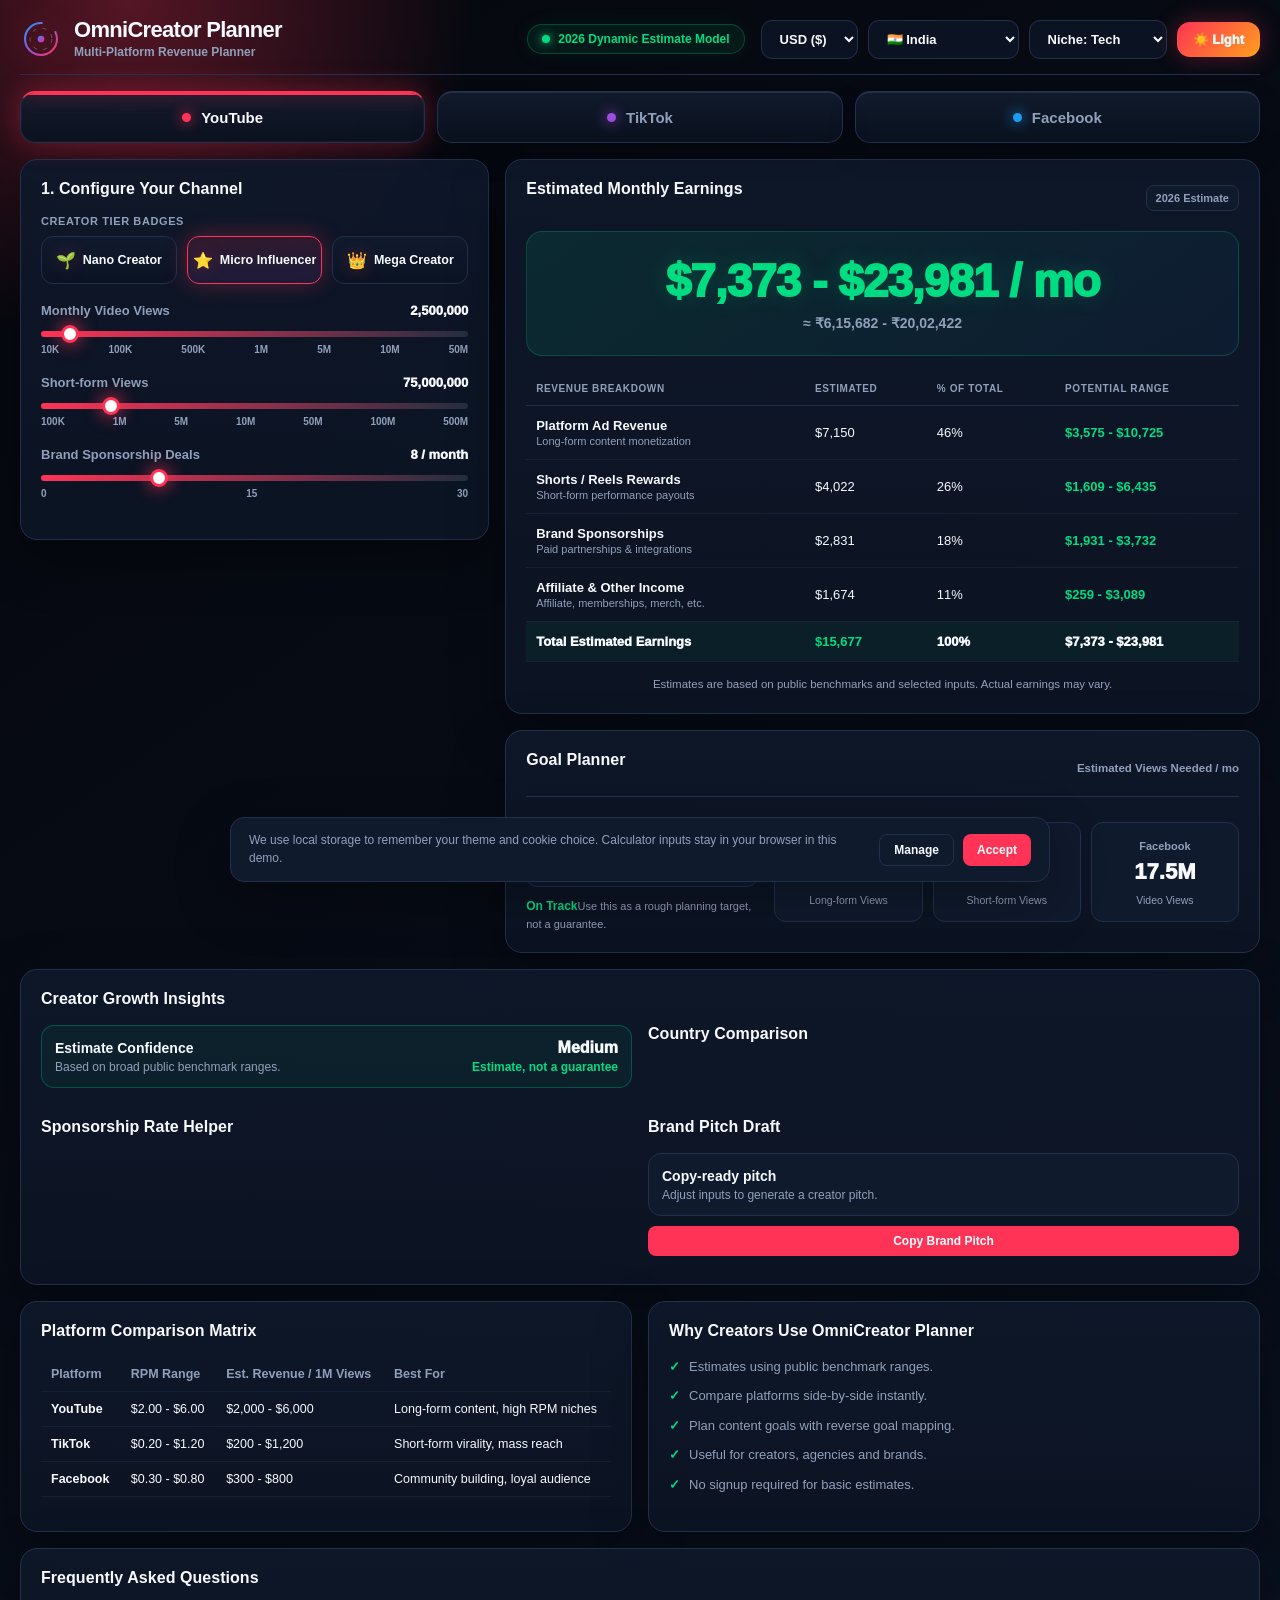
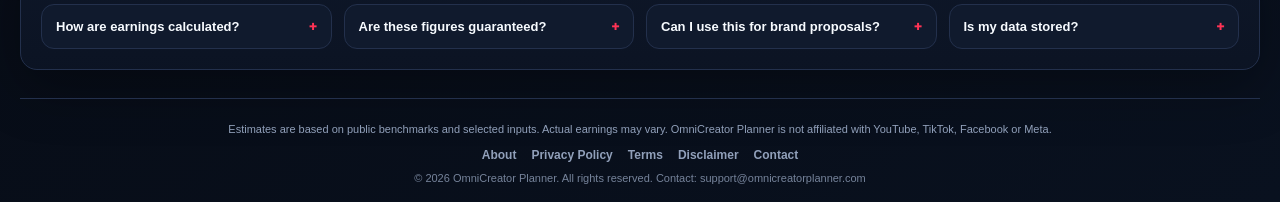
==== commit 2bd0b407: "Add creator growth insights section" ====
--- a/index.html
+++ b/index.html
@@ -38,6 +38,8 @@
       <div class="layout-column-block section-results"><section class="glass-dashboard-card results-display-panel"><div class="results-panel-header"><h2 class="card-section-heading">Estimated Monthly Earnings</h2><span class="badge-year-tag">2026 Estimate</span></div><div class="earnings-hero-payout-box"><div class="payout-range-primary" id="payout-range-display-usd">$8,200 - $12,450 / mo</div><div class="payout-range-alternate" id="payout-range-display-inr">≈ ₹6,84,600 - ₹10,39,500</div></div><div class="desktop-only-table-wrapper"><table class="breakdown-matrix-table"><thead><tr><th>Revenue Breakdown</th><th>Estimated</th><th>% of Total</th><th>Potential Range</th></tr></thead><tbody id="table-body-breakdown-rows"></tbody></table></div><div class="mobile-only-breakdown-cards-stack" id="mobile-cards-breakdown-mount"></div><p class="safe-compliance-disclaimer-label">Estimates are based on public benchmarks and selected inputs. Actual earnings may vary.</p></section><section class="glass-dashboard-card goal-planner-panel-card"><div class="goal-planner-container-header"><h2 class="card-section-heading">Goal Planner</h2><span class="goal-subheading-note">Estimated Views Needed / mo</span></div><div class="goal-planner-split-flex-wrapper"><div class="goal-left-input-block"><label class="goal-input-label-tag">Target Monthly Income</label><div class="goal-input-relative-field"><span class="goal-currency-symbol-marker" id="lbl-goal-currency-indicator">$</span><input type="number" class="goal-native-numeric-input" id="input-numeric-goal" value="10000" oninput="executeReverseGoalPlannerMath()"></div><div class="goal-status-indicator-block"><span class="status-marker-emerald">On Track</span><span class="status-desc-text">Use this as a rough planning target, not a guarantee.</span></div></div><div class="goal-right-metrics-display-stack"><div class="goal-platform-output-row yt-row"><span class="goal-platform-name">YouTube</span><div class="goal-computed-value" id="lbl-goal-yt-views">1.1M</div><span class="goal-unit-subtext">Long-form Views</span></div><div class="goal-platform-output-row tt-row"><span class="goal-platform-name">TikTok</span><div class="goal-computed-value" id="lbl-goal-tt-views">1.6M</div><span class="goal-unit-subtext">Short-form Views</span></div><div class="goal-platform-output-row fb-row"><span class="goal-platform-name">Facebook</span><div class="goal-computed-value" id="lbl-goal-fb-views">1.2M</div><span class="goal-unit-subtext">Video Views</span></div></div></div></section></div>
     </div>
 
+    <section class="glass-dashboard-card creator-insights-panel"><h2 class="card-section-heading">Creator Growth Insights</h2><div class="lower-data-split-grid"><div><div class="responsive-breakdown-card-node total-card"><div class="resp-card-left-meta"><strong>Estimate Confidence</strong><small id="insight-confidence-reason">Based on broad public benchmark ranges.</small></div><div class="resp-card-right-metrics"><span class="resp-card-val" id="insight-confidence-label">Medium</span><span class="resp-card-range">Estimate, not a guarantee</span></div></div><ul class="benefits-clean-list-layer" id="growth-suggestions-list" style="margin-top:14px"></ul></div><div><h3 class="card-section-heading">Country Comparison</h3><div class="mobile-only-breakdown-cards-stack" id="country-comparison-cards" style="display:flex"></div></div></div><div class="lower-data-split-grid" style="margin-top:16px"><div><h3 class="card-section-heading">Sponsorship Rate Helper</h3><div class="mobile-only-breakdown-cards-stack" id="sponsorship-helper-cards" style="display:flex"></div></div><div><h3 class="card-section-heading">Brand Pitch Draft</h3><div class="responsive-breakdown-card-node" style="align-items:flex-start"><div class="resp-card-left-meta"><strong>Copy-ready pitch</strong><small id="brand-pitch-output">Adjust inputs to generate a creator pitch.</small></div></div><button class="cookie-btn primary" onclick="copyBrandPitchText()" style="margin-top:10px;width:100%">Copy Brand Pitch</button><p class="safe-compliance-disclaimer-label" id="copy-feedback" style="margin-top:8px"></p></div></div></section>
+
     <div class="lower-data-split-grid"><section class="glass-dashboard-card comparison-matrix-card"><h2 class="card-section-heading">Platform Comparison Matrix</h2><div id="comparison-layout-mount-node"></div></section><section class="glass-dashboard-card value-benefits-card"><h2 class="card-section-heading">Why Creators Use OmniCreator Planner</h2><ul class="benefits-clean-list-layer"><li>Estimates using public benchmark ranges.</li><li>Compare platforms side-by-side instantly.</li><li>Plan content goals with reverse goal mapping.</li><li>Useful for creators, agencies and brands.</li><li>No signup required for basic estimates.</li></ul></section></div>
 
     <section class="glass-dashboard-card semantic-faq-accordion-card"><h2 class="card-section-heading">Frequently Asked Questions</h2><div class="accordion-layout-vertical-stack"><div class="accordion-node-item" onclick="toggleAccordionState(this)"><div class="accordion-question-row">How are earnings calculated? <span class="toggle-sign-icon">+</span></div><div class="accordion-answer-content-block"><p>Estimates use selected platform, views, short-form views, country, niche, creator tier, sponsorship deals and public benchmark RPM ranges.</p></div></div><div class="accordion-node-item" onclick="toggleAccordionState(this)"><div class="accordion-question-row">Are these figures guaranteed? <span class="toggle-sign-icon">+</span></div><div class="accordion-answer-content-block"><p>No. Actual earnings may vary based on audience location, engagement, watch time, monetization status, platform policy and advertiser demand.</p></div></div><div class="accordion-node-item" onclick="toggleAccordionState(this)"><div class="accordion-question-row">Can I use this for brand proposals? <span class="toggle-sign-icon">+</span></div><div class="accordion-answer-content-block"><p>Yes, this tool can help create rough planning estimates, but final brand pricing should be negotiated separately.</p></div></div><div class="accordion-node-item" onclick="toggleAccordionState(this)"><div class="accordion-question-row">Is my data stored? <span class="toggle-sign-icon">+</span></div><div class="accordion-answer-content-block"><p>For this demo, calculations run in your browser and no account is required. Theme and cookie choices may be saved locally in your browser.</p></div></div></div></section>
--- a/style.css
+++ b/style.css
@@ -1,43 +1 @@
-:root{
-  --bg-gradient-start:#05070d;
-  --bg-gradient-end:#07090e;
-  --card-surface:#0d1424;
-  --card-surface-raised:#121b2d;
-  --border-stroke:#22304d;
-  --text-primary:#f7fbff;
-  --text-muted:#8fa0bd;
-  --earning-green:#00dc82;
-  --yt-red:#ff3355;
-  --tt-purple:#9d4edd;
-  --fb-blue:#1d9bf0;
-  --platform-accent:#ff3355;
-  --platform-glow:rgba(255,51,85,.28);
-  --panel-shadow:0 14px 45px rgba(0,0,0,.26);
-}
-body[data-theme="light"]{
-  --bg-gradient-start:#f4f7ff;
-  --bg-gradient-end:#ffffff;
-  --card-surface:#ffffff;
-  --card-surface-raised:#f3f6ff;
-  --border-stroke:#dce5f5;
-  --text-primary:#0e1729;
-  --text-muted:#65738b;
-  --earning-green:#059669;
-  --panel-shadow:0 16px 38px rgba(20,35,70,.11);
-}
-body[data-platform="youtube"]{--platform-accent:var(--yt-red);--platform-glow:rgba(255,51,85,.30)}
-body[data-platform="tiktok"]{--platform-accent:var(--tt-purple);--platform-glow:rgba(157,78,221,.30)}
-body[data-platform="facebook"]{--platform-accent:var(--fb-blue);--platform-glow:rgba(29,155,240,.30)}
-*{box-sizing:border-box;margin:0;padding:0}
-html{scroll-behavior:smooth}
-body{min-height:100vh;background:radial-gradient(circle at 8% 0,var(--platform-glow),transparent 360px),linear-gradient(135deg,var(--bg-gradient-start),var(--bg-gradient-end));color:var(--text-primary);font-family:-apple-system,BlinkMacSystemFont,"Segoe UI",Roboto,Helvetica,Arial,sans-serif;padding:0 10px;overflow-x:hidden}
-button,select,input{font-family:inherit}
-button{cursor:pointer}
-.app-wrapper{max-width:1240px;margin:0 auto;display:flex;flex-direction:column;gap:16px;padding:18px 0}
-.app-header{display:grid;grid-template-columns:1fr auto 1fr;align-items:center;gap:16px;border-bottom:1px solid var(--border-stroke);padding-bottom:14px}
-.header-left{min-width:0}.brand-container{display:flex;align-items:center;gap:12px}.brand-logo-svg{width:44px;height:44px;filter:drop-shadow(0 0 14px var(--platform-glow));animation:orbitRotation 22s linear infinite}@keyframes orbitRotation{from{transform:rotate(0)}to{transform:rotate(360deg)}}.brand-text{display:flex;flex-direction:column;min-width:0}.main-title{font-size:22px;font-weight:850;line-height:1.05;letter-spacing:-.6px}.sub-title{font-size:12px;color:var(--text-muted);font-weight:600;margin-top:3px}.header-center{display:flex;justify-content:center}.status-badge{display:inline-flex;align-items:center;gap:7px;background:rgba(0,220,130,.07);border:1px solid rgba(0,220,130,.20);border-radius:999px;padding:7px 14px;color:var(--earning-green);font-size:12px;font-weight:800;white-space:nowrap;box-shadow:0 0 18px rgba(0,220,130,.08)}.status-pulse-dot{width:7px;height:7px;border-radius:50%;background:var(--earning-green);box-shadow:0 0 10px var(--earning-green);animation:statusPulseAnimation 1.6s infinite}@keyframes statusPulseAnimation{0%,100%{opacity:.45}50%{opacity:1}}.header-right{display:flex;align-items:center;justify-content:flex-end;gap:10px}.header-desktop-selectors{display:flex;gap:10px}.inline-form-selector-pills,.form-native-dropdown{background:var(--card-surface);color:var(--text-primary);border:1px solid var(--border-stroke);padding:10px 14px;border-radius:10px;font-size:13px;font-weight:700;outline:none;cursor:pointer;transition:.2s}.inline-form-selector-pills:focus,.form-native-dropdown:focus{border-color:var(--platform-accent);box-shadow:0 0 0 3px var(--platform-glow)}.theme-toggle-btn{background:linear-gradient(135deg,var(--platform-accent),#ff9f1c);border:0;color:#fff;padding:10px 15px;border-radius:12px;font-weight:900;font-size:13px;box-shadow:0 0 22px var(--platform-glow);white-space:nowrap}
-.platform-tabs-container{display:grid;grid-template-columns:repeat(3,1fr);gap:12px}.platform-tab-card{position:relative;overflow:hidden;background:linear-gradient(180deg,var(--card-surface),rgba(13,20,36,.84));border:1px solid var(--border-stroke);border-top:3px solid var(--border-stroke);padding:17px 12px;border-radius:14px;color:var(--text-muted);font-size:15px;font-weight:850;display:flex;align-items:center;justify-content:center;gap:10px;transition:all .22s ease;box-shadow:0 10px 28px rgba(0,0,0,.14)}.platform-tab-card::before{content:"";position:absolute;inset:0;background:linear-gradient(90deg,transparent,var(--platform-glow),transparent);opacity:0;transition:.22s}.platform-tab-card.active{color:var(--text-primary);border-color:var(--border-stroke);border-top-color:var(--platform-accent);box-shadow:0 0 26px var(--platform-glow),inset 0 0 0 1px color-mix(in srgb,var(--platform-accent) 24%,transparent)}.platform-tab-card.active::before{opacity:.65}.platform-indicator-dot{width:9px;height:9px;border-radius:50%;display:inline-block;box-shadow:0 0 12px currentColor}.platform-indicator-dot.yt{background:var(--yt-red);color:var(--yt-red)}.platform-indicator-dot.tt{background:var(--tt-purple);color:var(--tt-purple)}.platform-indicator-dot.fb{background:var(--fb-blue);color:var(--fb-blue)}
-.main-layout-split-grid{display:grid;grid-template-columns:4.6fr 7.4fr;gap:16px;align-items:start}.layout-column-block{min-width:0}.glass-dashboard-card{background:linear-gradient(180deg,color-mix(in srgb,var(--card-surface) 96%,transparent),color-mix(in srgb,var(--card-surface-raised) 92%,transparent));border:1px solid var(--border-stroke);border-radius:16px;padding:20px;box-shadow:var(--panel-shadow)}.card-section-heading{font-size:16px;font-weight:850;margin-bottom:18px;letter-spacing:.1px}.config-panel-card .card-section-heading{text-transform:none}.mobile-inline-filters-box{display:none}.badge-presets-container{margin-bottom:20px}.preset-label-tag{font-size:11px;text-transform:uppercase;color:var(--text-muted);font-weight:850;letter-spacing:.6px;display:block;margin-bottom:10px}.badge-flex-row{display:flex;gap:10px;flex-wrap:wrap}.preset-pill-btn{background:var(--card-surface-raised);border:1px solid var(--border-stroke);color:var(--text-primary);padding:9px 13px;border-radius:10px;font-size:12.5px;font-weight:800;display:flex;align-items:center;justify-content:center;gap:7px;transition:.2s;flex:1}.preset-pill-btn.active{border-color:var(--platform-accent);background:color-mix(in srgb,var(--platform-accent) 16%,var(--card-surface-raised));box-shadow:0 0 18px var(--platform-glow)}.badge-icon-vector{font-size:15px}.slider-element-wrapper{margin-bottom:22px}.slider-header-labels{display:flex;justify-content:space-between;gap:12px;font-size:13px;font-weight:750;color:var(--text-muted)}.slider-live-value-counter{font-weight:900;color:var(--text-primary)}input[type="range"].native-theme-slider{width:100%;height:6px;background:linear-gradient(90deg,var(--platform-accent),rgba(128,145,170,.20));border-radius:999px;appearance:none;margin:13px 0 7px;outline:none}input[type="range"].native-theme-slider::-webkit-slider-thumb{appearance:none;width:17px;height:17px;border-radius:50%;background:#fff;border:3px solid var(--platform-accent);box-shadow:0 0 16px var(--platform-accent);cursor:pointer}.slider-marker-bounds-row{display:flex;justify-content:space-between;font-size:10px;color:var(--text-muted);font-weight:800}.results-panel-header{display:flex;justify-content:space-between;align-items:center;margin-bottom:18px}.badge-year-tag{background:var(--card-surface-raised);color:var(--text-muted);font-size:11px;font-weight:850;padding:6px 9px;border-radius:8px;border:1px solid var(--border-stroke)}.earnings-hero-payout-box{background:linear-gradient(135deg,rgba(0,220,130,.09),rgba(29,155,240,.04));border:1px dashed rgba(0,220,130,.22);border-radius:14px;padding:26px 16px;text-align:center;margin-bottom:18px;overflow:hidden}.payout-range-primary{font-size:clamp(34px,4vw,46px);font-weight:950;color:var(--earning-green);letter-spacing:-1px;line-height:1.08;text-shadow:0 0 18px rgba(0,220,130,.18)}.payout-range-alternate{font-size:14px;color:var(--text-muted);margin-top:8px;font-weight:800}.desktop-only-table-wrapper{width:100%;overflow:auto;margin-bottom:16px}.breakdown-matrix-table{width:100%;border-collapse:collapse;text-align:left;font-size:13px}.breakdown-matrix-table th{color:var(--text-muted);font-weight:850;padding:12px 10px;border-bottom:1px solid var(--border-stroke);text-transform:uppercase;font-size:10px;letter-spacing:.6px}.breakdown-matrix-table td{padding:13px 10px;border-bottom:1px solid rgba(34,48,77,.42);color:var(--text-primary)}.table-source-cell-layout{display:flex;flex-direction:column;gap:2px}.table-source-cell-layout strong{color:var(--text-primary);font-weight:750}.table-source-cell-layout small{color:var(--text-muted);font-size:11px}.table-total-row-highlight{font-weight:900;background:rgba(0,220,130,.04)}.table-total-row-highlight td:nth-child(2),.table-range-span-text{color:var(--earning-green);font-weight:850}.mobile-only-breakdown-cards-stack{display:none;flex-direction:column;gap:10px;margin-bottom:16px}.responsive-breakdown-card-node{background:var(--card-surface-raised);border:1px solid var(--border-stroke);border-radius:12px;padding:14px;display:flex;justify-content:space-between;align-items:center;gap:12px}.responsive-breakdown-card-node.total-card{border-color:rgba(0,220,130,.28);background:rgba(0,220,130,.06)}.resp-card-left-meta strong{display:block;font-size:14px}.resp-card-left-meta small{font-size:12px;color:var(--text-muted);display:block;margin-top:3px}.resp-card-right-metrics{text-align:right}.resp-card-val{font-size:16px;font-weight:900;color:var(--text-primary)}.resp-card-range{font-size:12px;color:var(--earning-green);font-weight:800;display:block;margin-top:3px}.safe-compliance-disclaimer-label{font-size:11.5px;color:var(--text-muted);line-height:1.5;text-align:center}.goal-planner-panel-card{margin-top:16px}.goal-planner-container-header{display:flex;justify-content:space-between;align-items:center;border-bottom:1px solid var(--border-stroke);padding-bottom:11px;margin-bottom:16px}.goal-subheading-note{font-size:11.5px;color:var(--text-muted);font-weight:800}.goal-planner-split-flex-wrapper{display:grid;grid-template-columns:4fr 8fr;gap:18px;align-items:center}.goal-input-label-tag{font-size:12px;color:var(--text-muted);font-weight:850}.goal-input-relative-field{position:relative;margin:9px 0}.goal-currency-symbol-marker{position:absolute;left:13px;top:50%;transform:translateY(-50%);font-weight:900;color:var(--platform-accent)}.goal-native-numeric-input{width:100%;background:var(--card-surface-raised);border:1px solid var(--border-stroke);color:var(--text-primary);font-size:20px;font-weight:900;padding:11px 10px 11px 31px;border-radius:10px;outline:none}.goal-native-numeric-input:focus{border-color:var(--platform-accent)}.goal-status-indicator-block{display:flex;flex-direction:column;gap:2px}.status-marker-emerald{font-size:12px;color:var(--earning-green);font-weight:850}.status-desc-text{font-size:11px;color:var(--text-muted)}.goal-right-metrics-display-stack{display:grid;grid-template-columns:repeat(3,1fr);gap:10px}.goal-platform-output-row{background:var(--card-surface-raised);border:1px solid var(--border-stroke);border-radius:12px;padding:14px 10px;text-align:center}.goal-platform-name{font-size:11px;color:var(--text-muted);font-weight:850;display:block;margin-bottom:5px}.goal-computed-value{font-size:22px;font-weight:950;color:var(--text-primary)}.goal-unit-subtext{font-size:10.5px;color:var(--text-muted)}.lower-data-split-grid{display:grid;grid-template-columns:1fr 1fr;gap:16px}.seo-table-layout-node{width:100%;border-collapse:collapse;font-size:12.5px;text-align:left}.seo-table-layout-node th{padding:10px;color:var(--text-muted);font-weight:850;border-bottom:1px solid var(--border-stroke)}.seo-table-layout-node td{padding:12px 10px;border-bottom:1px solid rgba(34,48,77,.25);color:var(--text-primary)}.benefits-clean-list-layer{list-style:none}.benefits-clean-list-layer li{font-size:13px;color:var(--text-muted);margin-bottom:11px;position:relative;padding-left:20px;line-height:1.5}.benefits-clean-list-layer li::before{content:"✓";position:absolute;left:0;color:var(--earning-green);font-weight:900}.accordion-layout-vertical-stack{display:grid;grid-template-columns:repeat(4,1fr);gap:12px}.accordion-node-item{background:var(--card-surface-raised);border:1px solid var(--border-stroke);border-radius:12px;padding:15px;cursor:pointer;transition:.2s}.accordion-node-item:hover{border-color:var(--platform-accent)}.accordion-question-row{font-weight:850;font-size:13.5px;display:flex;justify-content:space-between;align-items:center;color:var(--text-primary);gap:10px}.toggle-sign-icon{color:var(--platform-accent);font-weight:900}.accordion-answer-content-block{display:none;margin-top:10px;font-size:12.5px;color:var(--text-muted);line-height:1.55;border-top:1px solid var(--border-stroke);padding-top:10px}.accordion-node-item.open .accordion-answer-content-block{display:block}.modal-dialog-blur-overlay{position:fixed;inset:0;background:rgba(3,5,10,.85);backdrop-filter:blur(8px);display:none;align-items:center;justify-content:center;z-index:9999;padding:20px}.modal-body-container{background:var(--card-surface);border:1px solid var(--border-stroke);width:100%;max-width:600px;border-radius:16px;padding:28px;position:relative;max-height:85vh;overflow:auto}.modal-close-trigger-btn{position:absolute;top:14px;right:18px;background:transparent;border:0;color:var(--text-muted);font-size:18px}.modal-dynamic-content-area h3{font-size:20px;margin-bottom:13px;border-bottom:1px solid var(--border-stroke);padding-bottom:9px}.modal-dynamic-content-area p{font-size:13px;color:var(--text-muted);line-height:1.6;margin-bottom:12px}.cookie-bar{position:fixed;bottom:18px;left:50%;transform:translateX(-50%);background:var(--card-surface-raised);border:1px solid var(--border-stroke);border-radius:14px;padding:14px 18px;width:92%;max-width:820px;display:flex;justify-content:space-between;align-items:center;gap:18px;z-index:99999;box-shadow:0 10px 40px rgba(0,0,0,.45)}.cookie-text{font-size:12px;color:var(--text-muted);line-height:1.45}.cookie-actions{display:flex;gap:9px;flex-shrink:0}.cookie-btn{border:0;padding:8px 14px;border-radius:8px;font-size:12px;font-weight:850}.cookie-btn.primary{background:var(--platform-accent);color:#fff}.cookie-btn.secondary{background:transparent;border:1px solid var(--border-stroke);color:var(--text-primary)}.app-system-footer{text-align:center;border-top:1px solid var(--border-stroke);padding-top:22px;margin-top:14px;display:flex;flex-direction:column;gap:11px}.footer-legal-disclaimer-paragraph{font-size:11px;color:var(--text-muted);max-width:900px;margin:0 auto;line-height:1.6}.footer-nav-links-row{display:flex;justify-content:center;gap:15px;flex-wrap:wrap}.footer-nav-links-row a{color:var(--text-muted);text-decoration:none;font-size:12px;font-weight:750}.footer-nav-links-row a:hover{color:var(--text-primary)}.footer-copyright-tag-label{font-size:11px;color:var(--text-muted);opacity:.78}
-@media(max-width:950px){.app-header{grid-template-columns:1fr auto;gap:12px}.header-center{grid-column:1/3;order:3}.header-desktop-selectors{display:none}.main-layout-split-grid{display:flex;flex-direction:column}.section-configure{order:1}.section-results{order:2}.lower-data-split-grid{grid-template-columns:1fr}.goal-planner-split-flex-wrapper{grid-template-columns:1fr}.desktop-only-table-wrapper{display:none}.mobile-only-breakdown-cards-stack{display:flex}.mobile-inline-filters-box{display:grid;grid-template-columns:repeat(3,1fr);gap:10px;margin-bottom:18px;border-bottom:1px solid var(--border-stroke);padding-bottom:15px}.form-select-row-element label{font-size:10px;text-transform:uppercase;color:var(--text-muted);font-weight:850;display:block;margin-bottom:5px}.form-select-row-element .form-native-dropdown{width:100%;font-size:12px;color:var(--text-primary)}.goal-right-metrics-display-stack{grid-template-columns:repeat(3,1fr)}.accordion-layout-vertical-stack{grid-template-columns:1fr 1fr}.badge-flex-row{display:grid;grid-template-columns:repeat(3,1fr)}}
-@media(max-width:600px){body{padding:0 8px}.app-wrapper{gap:14px;padding:14px 0}.app-header{display:grid;grid-template-columns:1fr auto;align-items:center;text-align:left;gap:10px;padding-bottom:12px}.brand-container{gap:10px}.brand-logo-svg{width:38px;height:38px}.main-title{font-size:17px}.sub-title{font-size:10.5px}.theme-toggle-btn{padding:8px 10px;font-size:12px;border-radius:10px}.header-center{grid-column:1/3;width:100%;justify-content:flex-start}.status-badge{padding:5px 10px;font-size:10.5px}.platform-tabs-container{gap:8px}.platform-tab-card{padding:12px 5px;border-radius:13px;font-size:12.5px;gap:6px}.platform-indicator-dot{width:8px;height:8px}.glass-dashboard-card{border-radius:16px;padding:16px}.card-section-heading{font-size:16px;margin-bottom:16px}.mobile-inline-filters-box{grid-template-columns:1fr;gap:10px}.badge-flex-row{grid-template-columns:repeat(3,1fr);gap:8px}.preset-pill-btn{padding:10px 6px;font-size:12px;line-height:1.15;flex-direction:column}.badge-icon-vector{font-size:17px}.slider-element-wrapper{margin-bottom:20px}.slider-header-labels{font-size:13px}.slider-marker-bounds-row{font-size:10px}.results-panel-header{align-items:flex-start}.badge-year-tag{display:none}.earnings-hero-payout-box{padding:22px 10px}.payout-range-primary{font-size:clamp(28px,10vw,38px);line-height:1.15}.payout-range-alternate{font-size:13px}.responsive-breakdown-card-node{align-items:flex-start;flex-direction:column}.resp-card-right-metrics{text-align:left}.goal-right-metrics-display-stack,.accordion-layout-vertical-stack{grid-template-columns:1fr}.lower-data-split-grid{gap:14px}.cookie-bar{bottom:10px;flex-direction:column;text-align:center;padding:14px}.cookie-actions{width:100%}.cookie-btn{flex:1}.footer-legal-disclaimer-paragraph{text-align:center}.comparison-matrix-card .mobile-only-breakdown-cards-stack{display:flex}.comparison-matrix-card .desktop-only-table-wrapper{display:none}}
-@media(max-width:380px){.main-title{font-size:15.5px}.platform-tab-card{font-size:11.5px}.payout-range-primary{font-size:27px}.preset-pill-btn{font-size:11px}.glass-dashboard-card{padding:14px}}+:root{--bg:#05070d;--bg2:#09111f;--card:#0b1323;--card2:#101a2d;--line:#23304c;--text:#f7fbff;--muted:#91a0ba;--green:#00dc82;--yt:#ff3355;--tt:#9d4edd;--fb:#1d9bf0;--accent:#ff3355;--glow:rgba(255,51,85,.28);--shadow:0 18px 55px rgba(0,0,0,.32)}body[data-theme="light"]{--bg:#f5f7ff;--bg2:#ffffff;--card:#ffffff;--card2:#f6f8ff;--line:#dce5f7;--text:#101827;--muted:#66758d;--green:#059669;--shadow:0 18px 45px rgba(20,35,70,.12)}body[data-platform="youtube"]{--accent:var(--yt);--glow:rgba(255,51,85,.32)}body[data-platform="tiktok"]{--accent:var(--tt);--glow:rgba(157,78,221,.34)}body[data-platform="facebook"]{--accent:var(--fb);--glow:rgba(29,155,240,.34)}*{box-sizing:border-box;margin:0;padding:0}html{scroll-behavior:smooth}body{min-height:100vh;background:radial-gradient(circle at 10% 0,var(--glow),transparent 350px),linear-gradient(145deg,var(--bg),var(--bg2));color:var(--text);font-family:-apple-system,BlinkMacSystemFont,"Segoe UI",Roboto,Arial,sans-serif;padding:0 10px;overflow-x:hidden}button,select,input{font:inherit}button{cursor:pointer}.app-wrapper{max-width:1240px;margin:0 auto;padding:18px 0;display:flex;flex-direction:column;gap:16px}.app-header{display:grid;grid-template-columns:1fr auto 1fr;gap:16px;align-items:center;padding-bottom:14px;border-bottom:1px solid var(--line)}.brand-container{display:flex;align-items:center;gap:12px}.brand-logo-svg{width:42px;height:42px;filter:drop-shadow(0 0 15px var(--glow));animation:spinLogo 28s linear infinite}@keyframes spinLogo{to{transform:rotate(360deg)}}.brand-text{display:flex;flex-direction:column}.main-title{font-size:22px;font-weight:900;letter-spacing:-.7px;line-height:1}.sub-title{font-size:12px;color:var(--muted);font-weight:650;margin-top:4px}.header-center{display:flex;justify-content:center}.status-badge{display:inline-flex;align-items:center;gap:8px;border:1px solid rgba(0,220,130,.25);background:rgba(0,220,130,.08);color:var(--green);border-radius:999px;padding:7px 14px;font-size:12px;font-weight:850;box-shadow:0 0 20px rgba(0,220,130,.08);white-space:nowrap}.status-pulse-dot{width:8px;height:8px;border-radius:50%;background:var(--green);box-shadow:0 0 10px var(--green)}.header-right{display:flex;justify-content:flex-end;align-items:center;gap:10px}.header-desktop-selectors{display:flex;gap:10px}.inline-form-selector-pills,.form-native-dropdown{background:var(--card);border:1px solid var(--line);color:var(--text);border-radius:11px;padding:10px 14px;font-size:13px;font-weight:800;outline:none;transition:.2s}.inline-form-selector-pills:focus,.form-native-dropdown:focus{border-color:var(--accent);box-shadow:0 0 0 3px var(--glow)}.theme-toggle-btn{border:0;border-radius:13px;padding:10px 16px;background:linear-gradient(135deg,var(--accent),#ff9f1c);color:#fff;font-size:13px;font-weight:950;box-shadow:0 0 25px var(--glow);white-space:nowrap}.platform-tabs-container{display:grid;grid-template-columns:repeat(3,1fr);gap:12px}.platform-tab-card{position:relative;overflow:hidden;border:1px solid var(--line);border-top:2px solid var(--line);background:linear-gradient(180deg,rgba(18,27,45,.94),rgba(9,17,31,.94));color:var(--muted);padding:16px 12px;border-radius:15px;font-size:15px;font-weight:900;display:flex;align-items:center;justify-content:center;gap:10px;transition:.22s;box-shadow:0 12px 28px rgba(0,0,0,.18)}body[data-theme="light"] .platform-tab-card{background:linear-gradient(180deg,#fff,#f4f7ff)}.platform-tab-card:before{content:"";position:absolute;left:0;right:0;top:0;height:2px;background:var(--accent);opacity:0;box-shadow:0 0 18px var(--accent)}.platform-tab-card.active{color:var(--text);border-top-color:var(--accent);box-shadow:0 0 28px var(--glow),inset 0 0 0 1px rgba(255,255,255,.03)}.platform-tab-card.active:before{opacity:1}.platform-indicator-dot{width:9px;height:9px;border-radius:50%;display:inline-block;box-shadow:0 0 14px currentColor}.yt{background:var(--yt);color:var(--yt)}.tt{background:var(--tt);color:var(--tt)}.fb{background:var(--fb);color:var(--fb)}.main-layout-split-grid{display:grid;grid-template-columns:4.6fr 7.4fr;gap:16px;align-items:start}.glass-dashboard-card{background:linear-gradient(180deg,rgba(14,23,41,.96),rgba(12,20,36,.94));border:1px solid var(--line);border-radius:17px;padding:20px;box-shadow:var(--shadow)}body[data-theme="light"] .glass-dashboard-card{background:linear-gradient(180deg,#fff,#f7f9ff)}.card-section-heading{font-size:16px;font-weight:900;margin-bottom:17px;letter-spacing:.05px}.mobile-inline-filters-box{display:none}.preset-label-tag,.form-select-row-element label{display:block;color:var(--muted);font-size:11px;font-weight:900;letter-spacing:.6px;text-transform:uppercase;margin-bottom:9px}.badge-presets-container{margin-bottom:19px}.badge-flex-row{display:flex;gap:10px}.preset-pill-btn{flex:1;min-height:48px;border:1px solid var(--line);border-radius:12px;background:linear-gradient(180deg,var(--card2),var(--card));color:var(--text);font-size:12.5px;font-weight:900;display:flex;align-items:center;justify-content:center;gap:7px;transition:.22s}.preset-pill-btn.active{border-color:var(--accent);background:linear-gradient(180deg,rgba(255,51,85,.14),rgba(157,78,221,.10));box-shadow:0 0 22px var(--glow)}.badge-icon-vector{font-size:16px;filter:drop-shadow(0 0 8px var(--glow))}.slider-element-wrapper{margin-bottom:20px}.slider-header-labels{display:flex;justify-content:space-between;gap:12px;color:var(--muted);font-size:13px;font-weight:850}.slider-live-value-counter{color:var(--text);font-weight:950}.native-theme-slider{width:100%;height:6px;border-radius:999px;appearance:none;background:linear-gradient(90deg,var(--accent),rgba(145,160,186,.18));margin:13px 0 7px;outline:none}.native-theme-slider::-webkit-slider-thumb{appearance:none;width:18px;height:18px;border-radius:50%;background:#fff;border:3px solid var(--accent);box-shadow:0 0 18px var(--accent)}.slider-marker-bounds-row{display:flex;justify-content:space-between;color:var(--muted);font-size:10px;font-weight:850}.results-panel-header,.goal-planner-container-header{display:flex;justify-content:space-between;align-items:center;margin-bottom:16px}.badge-year-tag{border:1px solid var(--line);background:var(--card2);color:var(--muted);border-radius:8px;padding:6px 9px;font-size:11px;font-weight:900}.earnings-hero-payout-box{background:linear-gradient(135deg,rgba(0,220,130,.10),rgba(29,155,240,.05));border:1px solid rgba(0,220,130,.22);border-radius:16px;padding:24px 14px;text-align:center;margin-bottom:16px;overflow:hidden}.payout-range-primary{font-size:clamp(32px,4vw,46px);font-weight:950;color:var(--green);letter-spacing:-1px;line-height:1.1;text-shadow:0 0 22px rgba(0,220,130,.2)}.payout-range-alternate{color:var(--muted);font-size:14px;font-weight:850;margin-top:8px}.desktop-only-table-wrapper{overflow:auto;margin-bottom:14px}.breakdown-matrix-table{width:100%;border-collapse:collapse;font-size:13px}.breakdown-matrix-table th{color:var(--muted);padding:11px 10px;text-align:left;font-size:10px;text-transform:uppercase;letter-spacing:.6px;border-bottom:1px solid var(--line)}.breakdown-matrix-table td{padding:12px 10px;border-bottom:1px solid rgba(35,48,76,.45)}.table-source-cell-layout{display:flex;flex-direction:column;gap:2px}.table-source-cell-layout small{color:var(--muted);font-size:11px}.table-total-row-highlight{font-weight:950;background:rgba(0,220,130,.05)}.table-total-row-highlight td:nth-child(2),.table-range-span-text{color:var(--green);font-weight:900}.mobile-only-breakdown-cards-stack{display:none;flex-direction:column;gap:10px;margin-bottom:14px}.responsive-breakdown-card-node{display:flex;justify-content:space-between;gap:12px;border:1px solid var(--line);border-radius:13px;background:var(--card2);padding:13px}.responsive-breakdown-card-node.total-card{border-color:rgba(0,220,130,.28);background:rgba(0,220,130,.06)}.resp-card-left-meta strong{font-size:14px}.resp-card-left-meta small,.resp-card-range{display:block;color:var(--muted);font-size:12px;margin-top:3px}.resp-card-right-metrics{text-align:right}.resp-card-val{font-size:16px;font-weight:950}.resp-card-range{color:var(--green);font-weight:850}.safe-compliance-disclaimer-label{color:var(--muted);font-size:11.5px;line-height:1.5;text-align:center}.goal-planner-panel-card{margin-top:16px}.goal-planner-container-header{border-bottom:1px solid var(--line);padding-bottom:10px}.goal-subheading-note{color:var(--muted);font-size:11.5px;font-weight:900}.goal-planner-split-flex-wrapper{display:grid;grid-template-columns:4fr 8fr;gap:16px;align-items:center}.goal-input-label-tag{color:var(--muted);font-size:12px;font-weight:900}.goal-input-relative-field{position:relative;margin:9px 0}.goal-currency-symbol-marker{position:absolute;left:13px;top:50%;transform:translateY(-50%);color:var(--accent);font-weight:950}.goal-native-numeric-input{width:100%;background:var(--card2);border:1px solid var(--line);border-radius:11px;color:var(--text);padding:11px 10px 11px 31px;font-size:20px;font-weight:950;outline:none}.status-marker-emerald{color:var(--green);font-size:12px;font-weight:900}.status-desc-text{color:var(--muted);font-size:11px}.goal-right-metrics-display-stack{display:grid;grid-template-columns:repeat(3,1fr);gap:10px}.goal-platform-output-row{background:var(--card2);border:1px solid var(--line);border-radius:12px;padding:13px 10px;text-align:center}.goal-platform-name{color:var(--muted);font-size:11px;font-weight:900}.goal-computed-value{font-size:22px;font-weight:950;margin:5px 0}.goal-unit-subtext{color:var(--muted);font-size:10.5px}.lower-data-split-grid{display:grid;grid-template-columns:1fr 1fr;gap:16px}.seo-table-layout-node{width:100%;border-collapse:collapse;font-size:12.5px}.seo-table-layout-node th,.seo-table-layout-node td{padding:10px;border-bottom:1px solid rgba(35,48,76,.4);text-align:left}.seo-table-layout-node th{color:var(--muted)}.benefits-clean-list-layer{list-style:none}.benefits-clean-list-layer li{position:relative;color:var(--muted);font-size:13px;line-height:1.5;margin-bottom:10px;padding-left:20px}.benefits-clean-list-layer li:before{content:"✓";position:absolute;left:0;color:var(--green);font-weight:950}.accordion-layout-vertical-stack{display:grid;grid-template-columns:repeat(4,1fr);gap:12px}.accordion-node-item{background:var(--card2);border:1px solid var(--line);border-radius:13px;padding:14px;cursor:pointer}.accordion-node-item:hover{border-color:var(--accent)}.accordion-question-row{display:flex;justify-content:space-between;gap:8px;font-size:13px;font-weight:900}.toggle-sign-icon{color:var(--accent);font-weight:950}.accordion-answer-content-block{display:none;color:var(--muted);font-size:12.5px;line-height:1.55;border-top:1px solid var(--line);margin-top:10px;padding-top:10px}.accordion-node-item.open .accordion-answer-content-block{display:block}.modal-dialog-blur-overlay{position:fixed;inset:0;background:rgba(3,5,10,.85);backdrop-filter:blur(8px);display:none;align-items:center;justify-content:center;z-index:9999;padding:18px}.modal-body-container{width:100%;max-width:600px;max-height:85vh;overflow:auto;background:var(--card);border:1px solid var(--line);border-radius:16px;padding:26px;position:relative}.modal-close-trigger-btn{position:absolute;right:17px;top:13px;background:transparent;border:0;color:var(--muted);font-size:20px}.modal-dynamic-content-area h3{font-size:20px;margin-bottom:12px;border-bottom:1px solid var(--line);padding-bottom:9px}.modal-dynamic-content-area p{color:var(--muted);font-size:13px;line-height:1.6;margin-bottom:12px}.cookie-bar{position:fixed;left:50%;bottom:18px;transform:translateX(-50%);width:92%;max-width:820px;background:var(--card2);border:1px solid var(--line);border-radius:14px;padding:14px 18px;display:flex;justify-content:space-between;align-items:center;gap:18px;z-index:99999;box-shadow:var(--shadow)}.cookie-text{color:var(--muted);font-size:12px;line-height:1.45}.cookie-actions{display:flex;gap:9px}.cookie-btn{border:0;border-radius:8px;padding:8px 14px;font-size:12px;font-weight:900}.cookie-btn.primary{background:var(--accent);color:#fff}.cookie-btn.secondary{background:transparent;border:1px solid var(--line);color:var(--text)}.app-system-footer{text-align:center;border-top:1px solid var(--line);padding-top:22px;margin-top:12px;display:flex;flex-direction:column;gap:10px}.footer-legal-disclaimer-paragraph{color:var(--muted);font-size:11px;line-height:1.6}.footer-nav-links-row{display:flex;justify-content:center;gap:15px;flex-wrap:wrap}.footer-nav-links-row a{color:var(--muted);text-decoration:none;font-size:12px;font-weight:850}.footer-nav-links-row a:hover{color:var(--text)}.footer-copyright-tag-label{color:var(--muted);font-size:11px;opacity:.8}@media(max-width:950px){.app-header{grid-template-columns:1fr auto}.header-center{grid-column:1/3;justify-content:flex-start}.header-desktop-selectors{display:none}.main-layout-split-grid{display:flex;flex-direction:column}.section-configure{order:1}.section-results{order:2}.mobile-inline-filters-box{display:grid;grid-template-columns:repeat(3,1fr);gap:10px;margin-bottom:18px;border-bottom:1px solid var(--line);padding-bottom:15px}.desktop-only-table-wrapper{display:none}.mobile-only-breakdown-cards-stack{display:flex}.goal-planner-split-flex-wrapper,.lower-data-split-grid{grid-template-columns:1fr}.accordion-layout-vertical-stack{grid-template-columns:1fr 1fr}.badge-flex-row{display:grid;grid-template-columns:repeat(3,1fr)}}@media(max-width:600px){body{padding:0 8px}.app-wrapper{gap:14px;padding:14px 0}.brand-logo-svg{width:38px;height:38px}.main-title{font-size:17px}.sub-title{font-size:10.5px}.theme-toggle-btn{padding:8px 10px;font-size:12px}.status-badge{padding:5px 10px;font-size:10.5px}.platform-tabs-container{gap:8px}.platform-tab-card{padding:12px 5px;border-radius:13px;font-size:12.5px;gap:6px}.glass-dashboard-card{border-radius:16px;padding:16px}.mobile-inline-filters-box{grid-template-columns:1fr}.badge-flex-row{gap:8px}.preset-pill-btn{min-height:56px;flex-direction:column;font-size:12px;line-height:1.15;padding:9px 5px}.badge-icon-vector{font-size:18px}.payout-range-primary{font-size:clamp(28px,9.2vw,38px)}.badge-year-tag{display:none}.responsive-breakdown-card-node{flex-direction:column}.resp-card-right-metrics{text-align:left}.goal-right-metrics-display-stack,.accordion-layout-vertical-stack{grid-template-columns:1fr}.cookie-bar{bottom:10px;flex-direction:column;text-align:center}.cookie-actions{width:100%}.cookie-btn{flex:1}.footer-legal-disclaimer-paragraph{text-align:center}}@media(max-width:380px){.main-title{font-size:15.5px}.platform-tab-card{font-size:11.5px}.payout-range-primary{font-size:27px}.preset-pill-btn{font-size:11px}.glass-dashboard-card{padding:14px}}
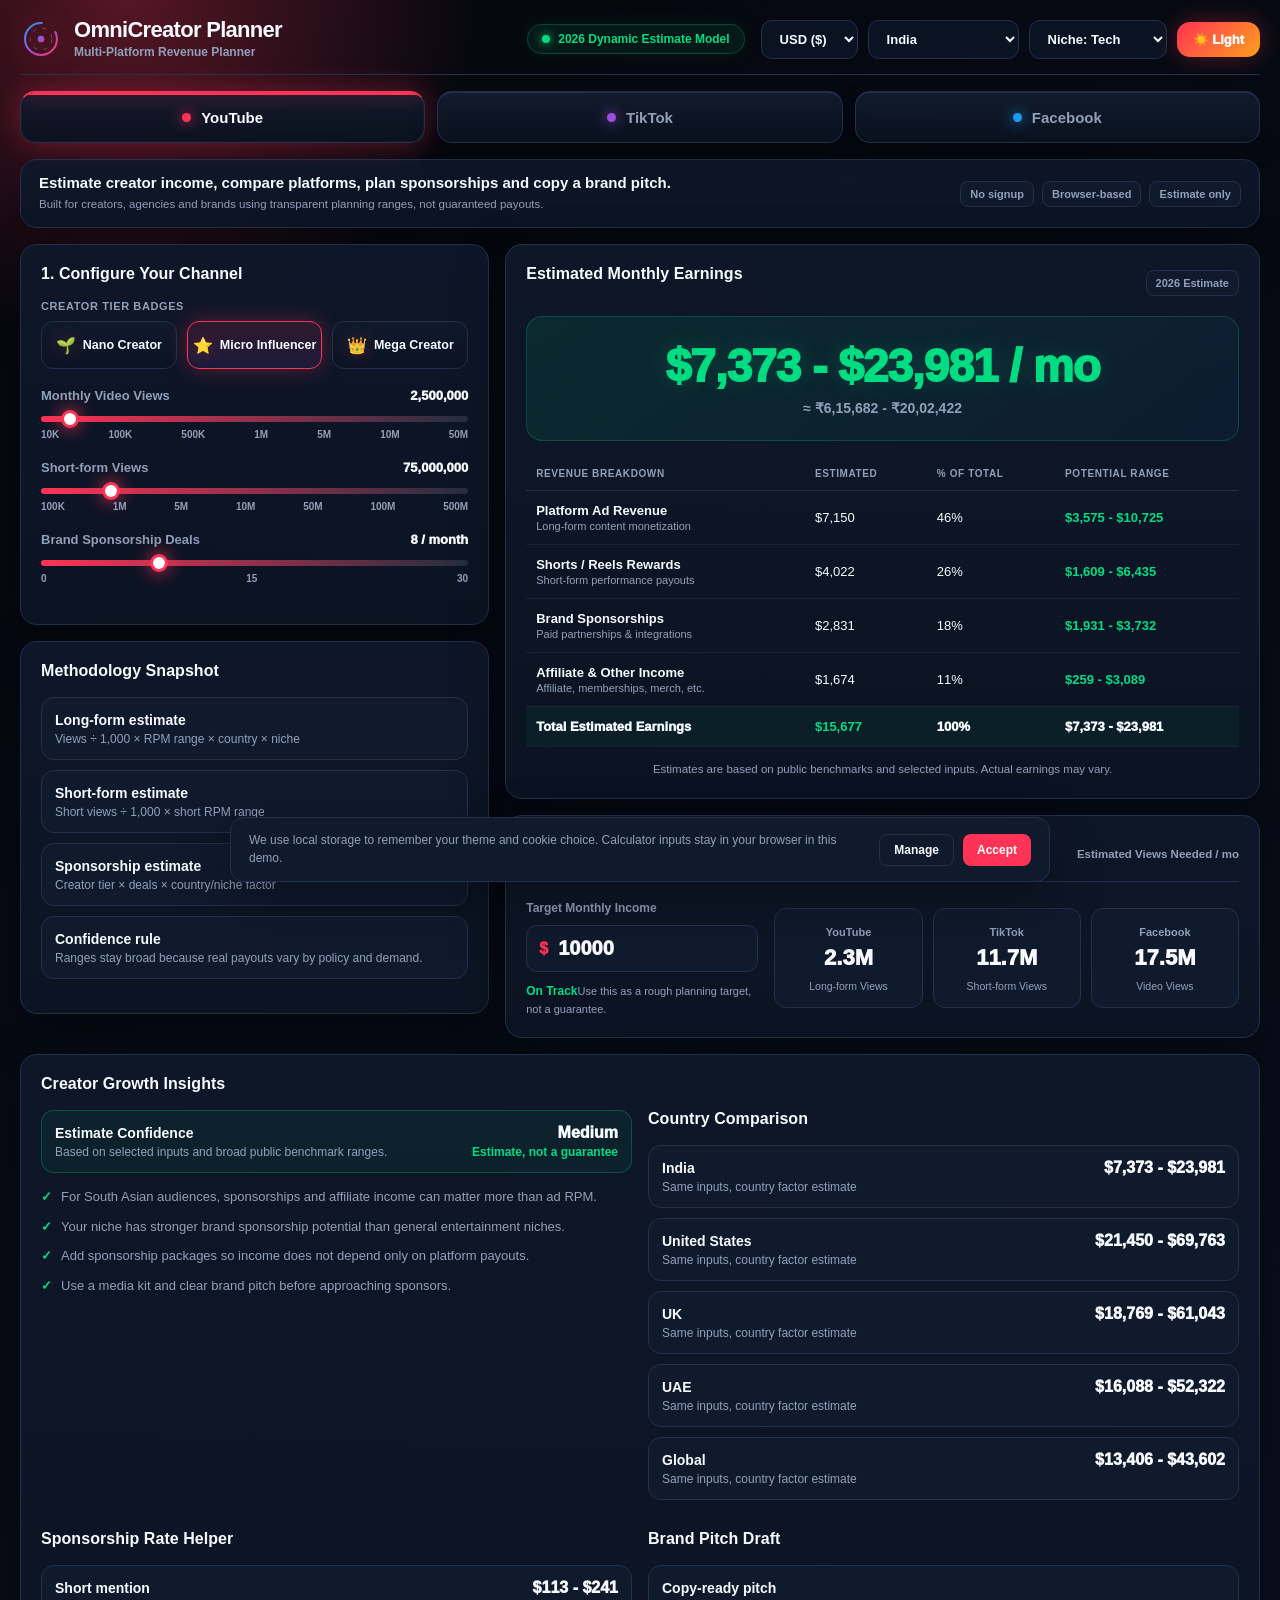
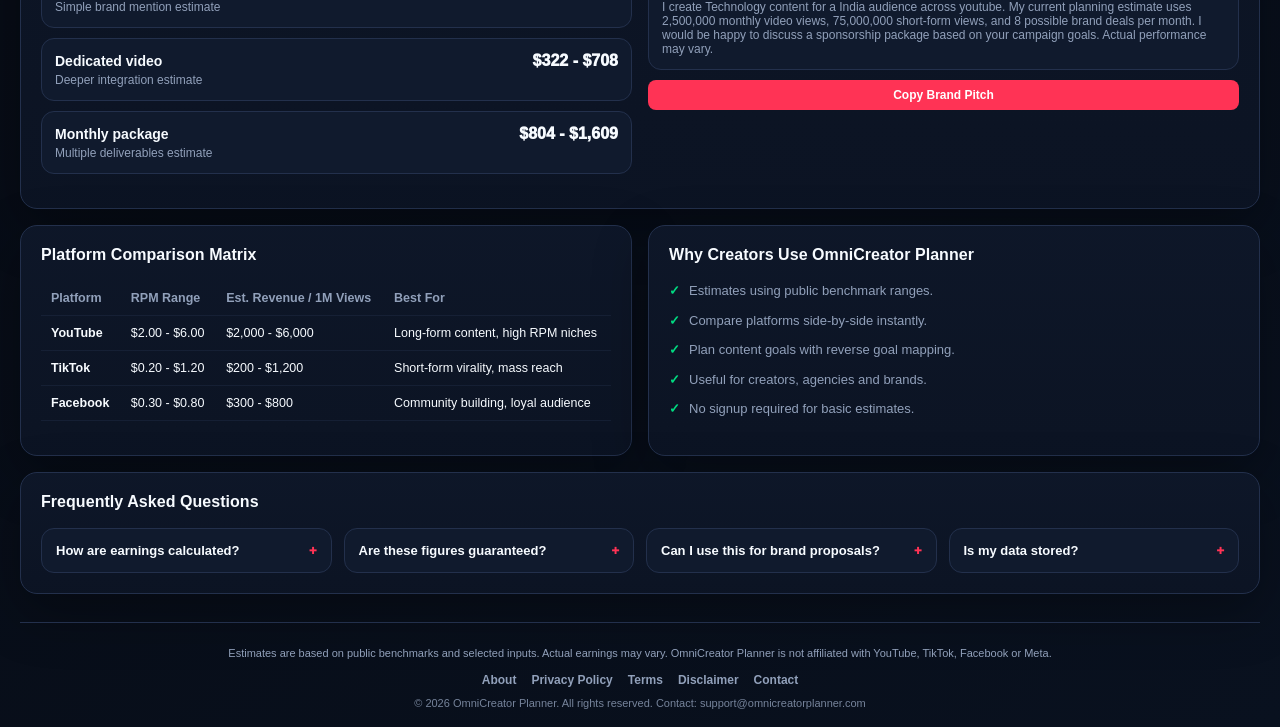
==== commit 6083971d: "Add value strip and methodology snapshot for layout balance" ====
--- a/index.html
+++ b/index.html
@@ -33,8 +33,13 @@
       <button class="platform-tab-card facebook-tab" onclick="setPlatformContext('facebook')"><span class="platform-indicator-dot fb"></span><span class="platform-tab-title">Facebook</span></button>
     </nav>
 
+    <section class="glass-dashboard-card value-strip-card" style="padding:14px 18px;display:flex;justify-content:space-between;gap:14px;align-items:center;flex-wrap:wrap">
+      <div><strong style="font-size:15px">Estimate creator income, compare platforms, plan sponsorships and copy a brand pitch.</strong><p class="safe-compliance-disclaimer-label" style="text-align:left;margin-top:4px">Built for creators, agencies and brands using transparent planning ranges, not guaranteed payouts.</p></div>
+      <div style="display:flex;gap:8px;flex-wrap:wrap"><span class="badge-year-tag">No signup</span><span class="badge-year-tag">Browser-based</span><span class="badge-year-tag">Estimate only</span></div>
+    </section>
+
     <div class="main-layout-split-grid">
-      <div class="layout-column-block section-configure"><section class="glass-dashboard-card config-panel-card"><h1 class="card-section-heading">1. Configure Your Channel</h1><div class="mobile-inline-filters-box"><div class="form-select-row-element"><label>Currency</label><select class="form-native-dropdown select-currency-node" onchange="syncGlobalSelects(this,'currency')"><option value="USD">USD ($)</option><option value="INR">INR (₹)</option></select></div><div class="form-select-row-element"><label>Country Profile</label><select class="form-native-dropdown select-country-node" onchange="syncGlobalSelects(this,'country')"><option value="India">India</option><option value="Global">Global Market</option><option value="US">United States</option><option value="UK">United Kingdom</option><option value="Canada">Canada</option><option value="Australia">Australia</option><option value="UAE">UAE</option><option value="Pakistan">Pakistan</option><option value="Bangladesh">Bangladesh</option></select></div><div class="form-select-row-element"><label>Channel Niche</label><select class="form-native-dropdown select-niche-node" onchange="syncGlobalSelects(this,'niche')"><option value="Technology">Technology</option><option value="Finance">Finance</option><option value="Education">Education</option><option value="Business">Business</option><option value="Gaming">Gaming</option><option value="Entertainment">Entertainment</option><option value="Lifestyle">Lifestyle</option><option value="Beauty">Beauty</option><option value="Fitness">Fitness</option><option value="Travel">Travel</option></select></div></div><div class="badge-presets-container"><label class="preset-label-tag">Creator Tier Badges</label><div class="badge-flex-row"><button class="preset-pill-btn btn-nano" onclick="triggerPresetAllocation('nano',this)"><span class="badge-icon-vector">🌱</span> Nano Creator</button><button class="preset-pill-btn btn-micro active" onclick="triggerPresetAllocation('micro',this)"><span class="badge-icon-vector">⭐</span> Micro Influencer</button><button class="preset-pill-btn btn-mega" onclick="triggerPresetAllocation('mega',this)"><span class="badge-icon-vector">👑</span> Mega Creator</button></div></div><div class="slider-element-wrapper"><div class="slider-header-labels"><span class="slider-title-text">Monthly Video Views</span><span class="slider-live-value-counter" id="lbl-counter-views">2,500,000</span></div><input type="range" class="native-theme-slider" id="input-range-views" min="10000" max="50000000" step="10000" value="2500000" oninput="runExecutionCalculations()"><div class="slider-marker-bounds-row"><span>10K</span><span>100K</span><span>500K</span><span>1M</span><span>5M</span><span>10M</span><span>50M</span></div></div><div class="slider-element-wrapper"><div class="slider-header-labels"><span class="slider-title-text">Short-form Views</span><span class="slider-live-value-counter" id="lbl-counter-shorts">75,000,000</span></div><input type="range" class="native-theme-slider" id="input-range-shorts" min="100000" max="500000000" step="50000" value="75000000" oninput="runExecutionCalculations()"><div class="slider-marker-bounds-row"><span>100K</span><span>1M</span><span>5M</span><span>10M</span><span>50M</span><span>100M</span><span>500M</span></div></div><div class="slider-element-wrapper"><div class="slider-header-labels"><span class="slider-title-text">Brand Sponsorship Deals</span><span class="slider-live-value-counter" id="lbl-counter-deals">8 / month</span></div><input type="range" class="native-theme-slider" id="input-range-deals" min="0" max="30" step="1" value="8" oninput="runExecutionCalculations()"><div class="slider-marker-bounds-row"><span>0</span><span>15</span><span>30</span></div></div></section></div>
+      <div class="layout-column-block section-configure"><section class="glass-dashboard-card config-panel-card"><h1 class="card-section-heading">1. Configure Your Channel</h1><div class="mobile-inline-filters-box"><div class="form-select-row-element"><label>Currency</label><select class="form-native-dropdown select-currency-node" onchange="syncGlobalSelects(this,'currency')"><option value="USD">USD ($)</option><option value="INR">INR (₹)</option></select></div><div class="form-select-row-element"><label>Country Profile</label><select class="form-native-dropdown select-country-node" onchange="syncGlobalSelects(this,'country')"><option value="India">India</option><option value="Global">Global Market</option><option value="US">United States</option><option value="UK">United Kingdom</option><option value="Canada">Canada</option><option value="Australia">Australia</option><option value="UAE">UAE</option><option value="Pakistan">Pakistan</option><option value="Bangladesh">Bangladesh</option></select></div><div class="form-select-row-element"><label>Channel Niche</label><select class="form-native-dropdown select-niche-node" onchange="syncGlobalSelects(this,'niche')"><option value="Technology">Technology</option><option value="Finance">Finance</option><option value="Education">Education</option><option value="Business">Business</option><option value="Gaming">Gaming</option><option value="Entertainment">Entertainment</option><option value="Lifestyle">Lifestyle</option><option value="Beauty">Beauty</option><option value="Fitness">Fitness</option><option value="Travel">Travel</option></select></div></div><div class="badge-presets-container"><label class="preset-label-tag">Creator Tier Badges</label><div class="badge-flex-row"><button class="preset-pill-btn btn-nano" onclick="triggerPresetAllocation('nano',this)"><span class="badge-icon-vector">🌱</span> Nano Creator</button><button class="preset-pill-btn btn-micro active" onclick="triggerPresetAllocation('micro',this)"><span class="badge-icon-vector">⭐</span> Micro Influencer</button><button class="preset-pill-btn btn-mega" onclick="triggerPresetAllocation('mega',this)"><span class="badge-icon-vector">👑</span> Mega Creator</button></div></div><div class="slider-element-wrapper"><div class="slider-header-labels"><span class="slider-title-text">Monthly Video Views</span><span class="slider-live-value-counter" id="lbl-counter-views">2,500,000</span></div><input type="range" class="native-theme-slider" id="input-range-views" min="10000" max="50000000" step="10000" value="2500000" oninput="runExecutionCalculations()"><div class="slider-marker-bounds-row"><span>10K</span><span>100K</span><span>500K</span><span>1M</span><span>5M</span><span>10M</span><span>50M</span></div></div><div class="slider-element-wrapper"><div class="slider-header-labels"><span class="slider-title-text">Short-form Views</span><span class="slider-live-value-counter" id="lbl-counter-shorts">75,000,000</span></div><input type="range" class="native-theme-slider" id="input-range-shorts" min="100000" max="500000000" step="50000" value="75000000" oninput="runExecutionCalculations()"><div class="slider-marker-bounds-row"><span>100K</span><span>1M</span><span>5M</span><span>10M</span><span>50M</span><span>100M</span><span>500M</span></div></div><div class="slider-element-wrapper"><div class="slider-header-labels"><span class="slider-title-text">Brand Sponsorship Deals</span><span class="slider-live-value-counter" id="lbl-counter-deals">8 / month</span></div><input type="range" class="native-theme-slider" id="input-range-deals" min="0" max="30" step="1" value="8" oninput="runExecutionCalculations()"><div class="slider-marker-bounds-row"><span>0</span><span>15</span><span>30</span></div></div></section><section class="glass-dashboard-card methodology-snapshot-card" style="margin-top:16px"><h2 class="card-section-heading">Methodology Snapshot</h2><div class="mobile-only-breakdown-cards-stack" style="display:flex"><div class="responsive-breakdown-card-node"><div class="resp-card-left-meta"><strong>Long-form estimate</strong><small>Views ÷ 1,000 × RPM range × country × niche</small></div></div><div class="responsive-breakdown-card-node"><div class="resp-card-left-meta"><strong>Short-form estimate</strong><small>Short views ÷ 1,000 × short RPM range</small></div></div><div class="responsive-breakdown-card-node"><div class="resp-card-left-meta"><strong>Sponsorship estimate</strong><small>Creator tier × deals × country/niche factor</small></div></div><div class="responsive-breakdown-card-node"><div class="resp-card-left-meta"><strong>Confidence rule</strong><small>Ranges stay broad because real payouts vary by policy and demand.</small></div></div></div></section></div>
       <div class="layout-column-block section-results"><section class="glass-dashboard-card results-display-panel"><div class="results-panel-header"><h2 class="card-section-heading">Estimated Monthly Earnings</h2><span class="badge-year-tag">2026 Estimate</span></div><div class="earnings-hero-payout-box"><div class="payout-range-primary" id="payout-range-display-usd">$8,200 - $12,450 / mo</div><div class="payout-range-alternate" id="payout-range-display-inr">≈ ₹6,84,600 - ₹10,39,500</div></div><div class="desktop-only-table-wrapper"><table class="breakdown-matrix-table"><thead><tr><th>Revenue Breakdown</th><th>Estimated</th><th>% of Total</th><th>Potential Range</th></tr></thead><tbody id="table-body-breakdown-rows"></tbody></table></div><div class="mobile-only-breakdown-cards-stack" id="mobile-cards-breakdown-mount"></div><p class="safe-compliance-disclaimer-label">Estimates are based on public benchmarks and selected inputs. Actual earnings may vary.</p></section><section class="glass-dashboard-card goal-planner-panel-card"><div class="goal-planner-container-header"><h2 class="card-section-heading">Goal Planner</h2><span class="goal-subheading-note">Estimated Views Needed / mo</span></div><div class="goal-planner-split-flex-wrapper"><div class="goal-left-input-block"><label class="goal-input-label-tag">Target Monthly Income</label><div class="goal-input-relative-field"><span class="goal-currency-symbol-marker" id="lbl-goal-currency-indicator">$</span><input type="number" class="goal-native-numeric-input" id="input-numeric-goal" value="10000" oninput="executeReverseGoalPlannerMath()"></div><div class="goal-status-indicator-block"><span class="status-marker-emerald">On Track</span><span class="status-desc-text">Use this as a rough planning target, not a guarantee.</span></div></div><div class="goal-right-metrics-display-stack"><div class="goal-platform-output-row yt-row"><span class="goal-platform-name">YouTube</span><div class="goal-computed-value" id="lbl-goal-yt-views">1.1M</div><span class="goal-unit-subtext">Long-form Views</span></div><div class="goal-platform-output-row tt-row"><span class="goal-platform-name">TikTok</span><div class="goal-computed-value" id="lbl-goal-tt-views">1.6M</div><span class="goal-unit-subtext">Short-form Views</span></div><div class="goal-platform-output-row fb-row"><span class="goal-platform-name">Facebook</span><div class="goal-computed-value" id="lbl-goal-fb-views">1.2M</div><span class="goal-unit-subtext">Video Views</span></div></div></div></section></div>
     </div>
 
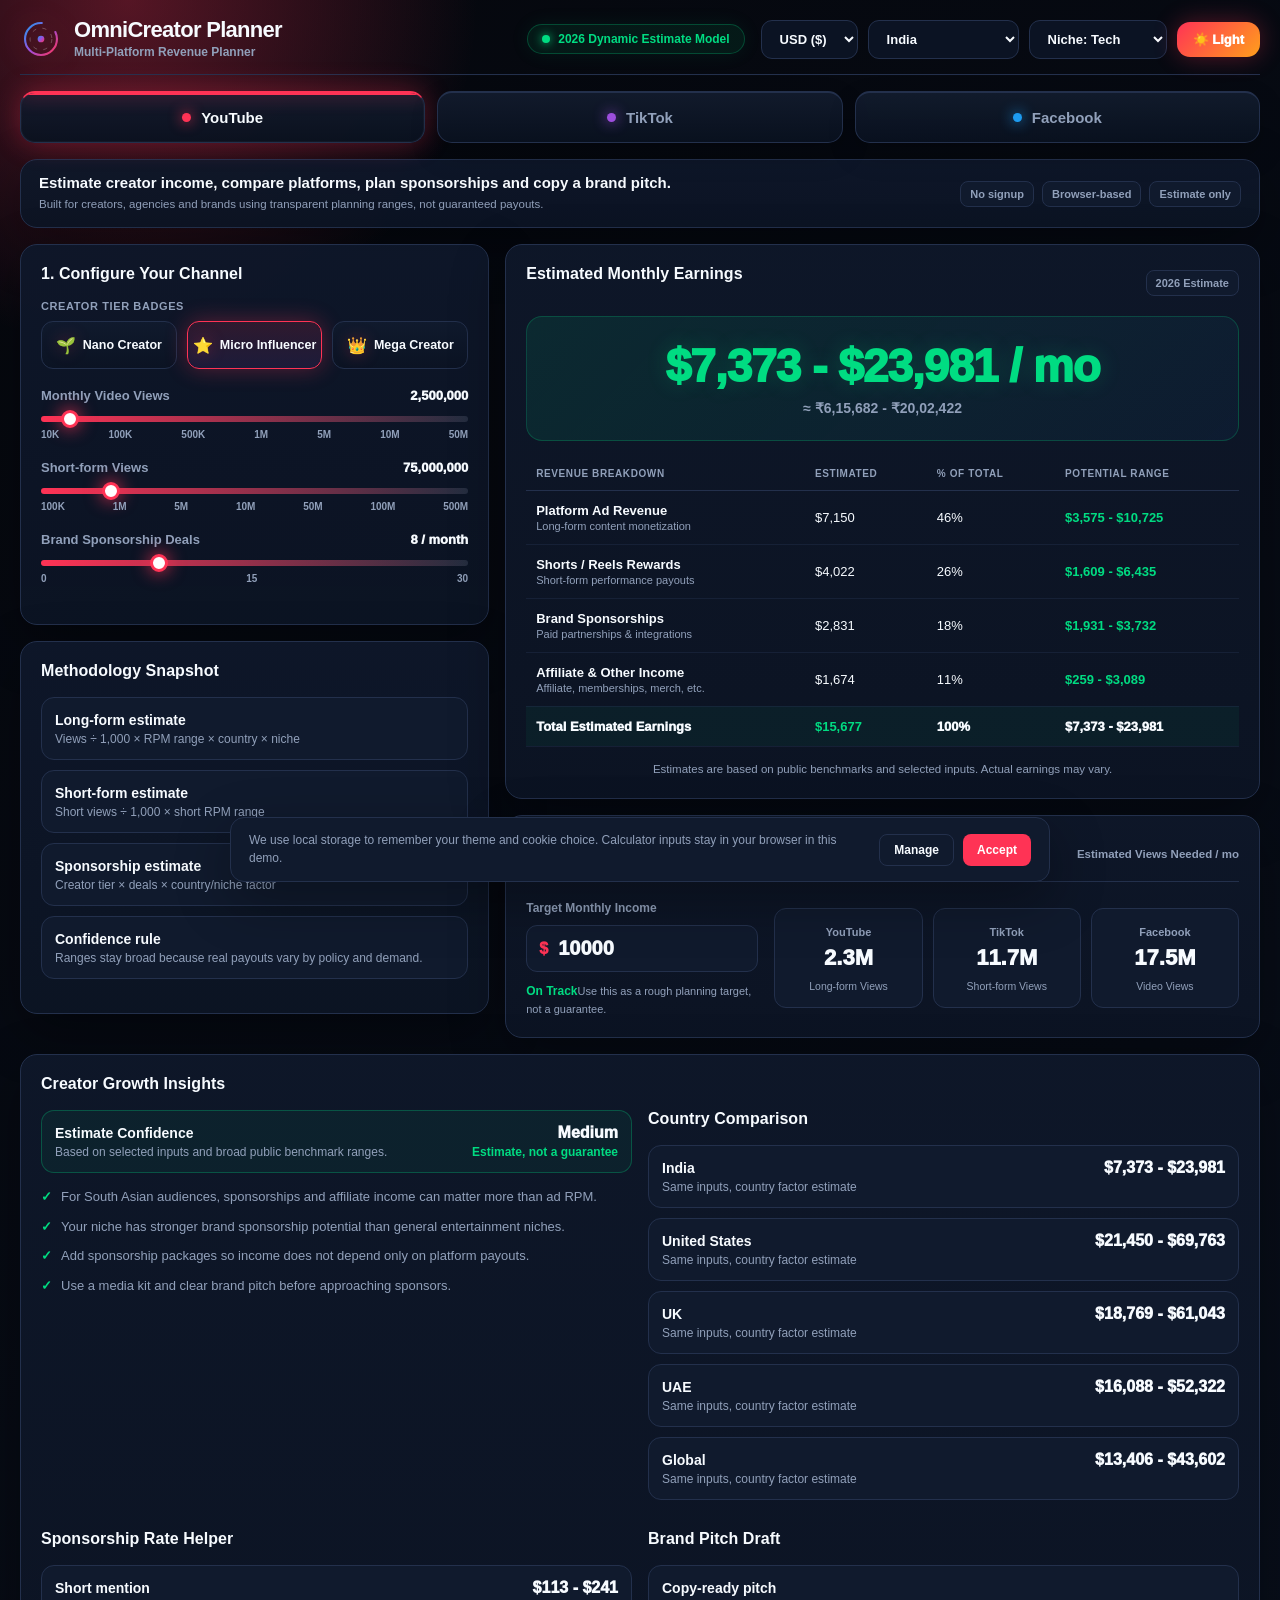
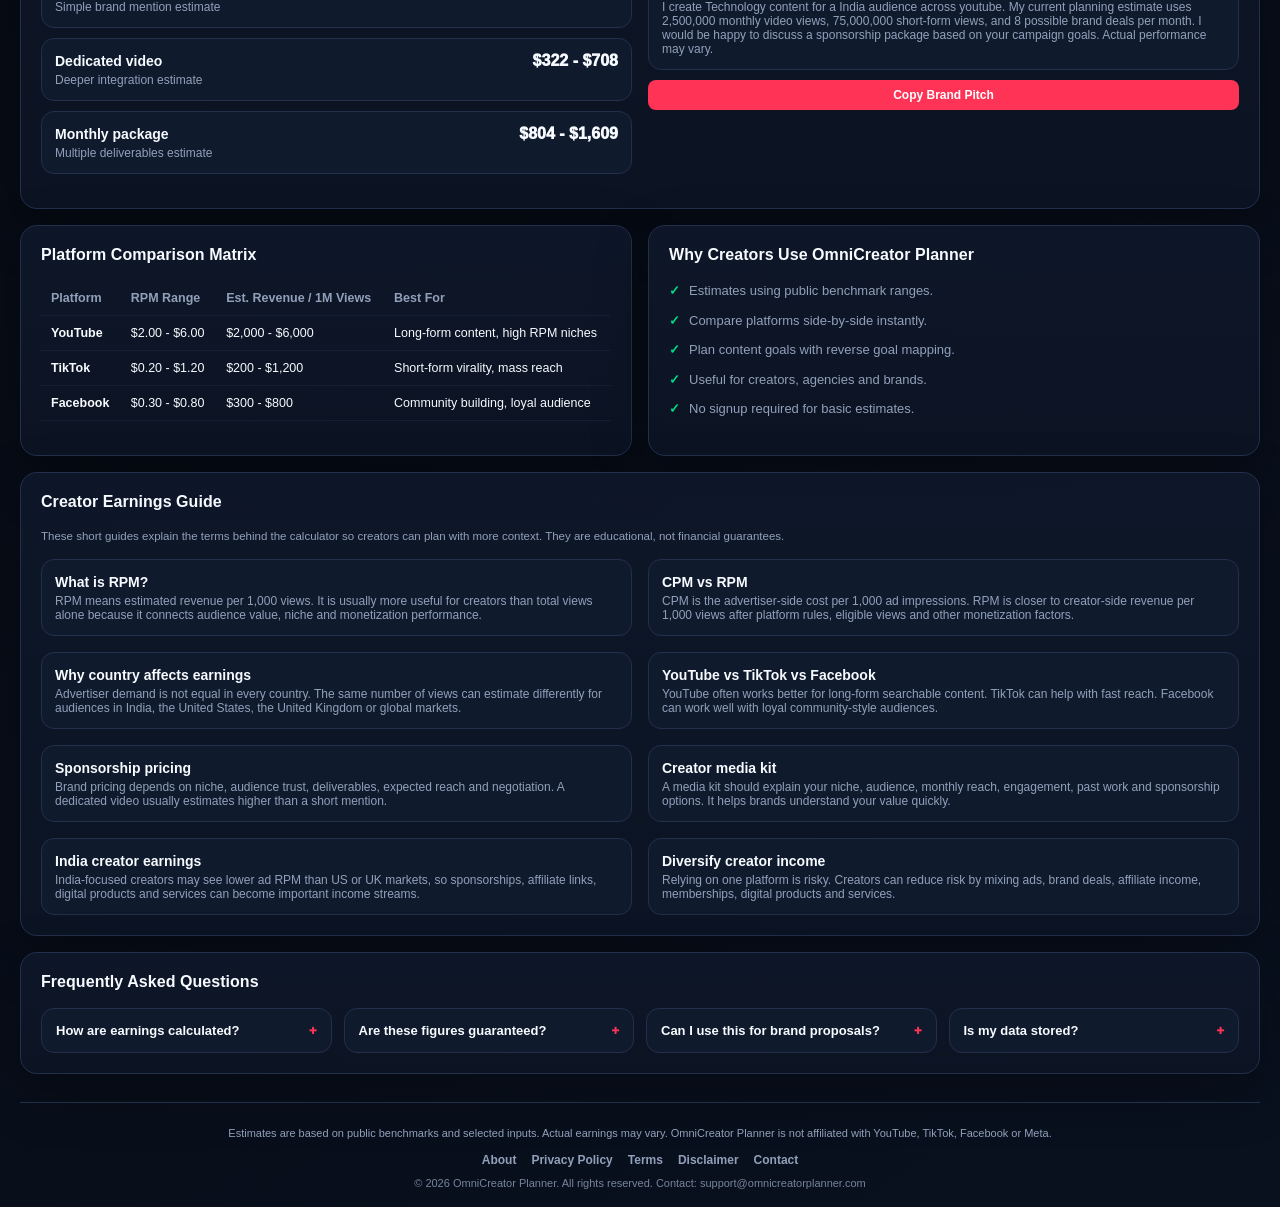
==== commit efb18923: "Add creator earnings guide content for trust and SEO" ====
--- a/index.html
+++ b/index.html
@@ -47,6 +47,8 @@
 
     <div class="lower-data-split-grid"><section class="glass-dashboard-card comparison-matrix-card"><h2 class="card-section-heading">Platform Comparison Matrix</h2><div id="comparison-layout-mount-node"></div></section><section class="glass-dashboard-card value-benefits-card"><h2 class="card-section-heading">Why Creators Use OmniCreator Planner</h2><ul class="benefits-clean-list-layer"><li>Estimates using public benchmark ranges.</li><li>Compare platforms side-by-side instantly.</li><li>Plan content goals with reverse goal mapping.</li><li>Useful for creators, agencies and brands.</li><li>No signup required for basic estimates.</li></ul></section></div>
 
+    <section class="glass-dashboard-card creator-guide-section"><h2 class="card-section-heading">Creator Earnings Guide</h2><p class="safe-compliance-disclaimer-label" style="text-align:left;margin-bottom:14px">These short guides explain the terms behind the calculator so creators can plan with more context. They are educational, not financial guarantees.</p><div class="lower-data-split-grid"><article class="responsive-breakdown-card-node" style="align-items:flex-start"><div class="resp-card-left-meta"><strong>What is RPM?</strong><small>RPM means estimated revenue per 1,000 views. It is usually more useful for creators than total views alone because it connects audience value, niche and monetization performance.</small></div></article><article class="responsive-breakdown-card-node" style="align-items:flex-start"><div class="resp-card-left-meta"><strong>CPM vs RPM</strong><small>CPM is the advertiser-side cost per 1,000 ad impressions. RPM is closer to creator-side revenue per 1,000 views after platform rules, eligible views and other monetization factors.</small></div></article><article class="responsive-breakdown-card-node" style="align-items:flex-start"><div class="resp-card-left-meta"><strong>Why country affects earnings</strong><small>Advertiser demand is not equal in every country. The same number of views can estimate differently for audiences in India, the United States, the United Kingdom or global markets.</small></div></article><article class="responsive-breakdown-card-node" style="align-items:flex-start"><div class="resp-card-left-meta"><strong>YouTube vs TikTok vs Facebook</strong><small>YouTube often works better for long-form searchable content. TikTok can help with fast reach. Facebook can work well with loyal community-style audiences.</small></div></article><article class="responsive-breakdown-card-node" style="align-items:flex-start"><div class="resp-card-left-meta"><strong>Sponsorship pricing</strong><small>Brand pricing depends on niche, audience trust, deliverables, expected reach and negotiation. A dedicated video usually estimates higher than a short mention.</small></div></article><article class="responsive-breakdown-card-node" style="align-items:flex-start"><div class="resp-card-left-meta"><strong>Creator media kit</strong><small>A media kit should explain your niche, audience, monthly reach, engagement, past work and sponsorship options. It helps brands understand your value quickly.</small></div></article><article class="responsive-breakdown-card-node" style="align-items:flex-start"><div class="resp-card-left-meta"><strong>India creator earnings</strong><small>India-focused creators may see lower ad RPM than US or UK markets, so sponsorships, affiliate links, digital products and services can become important income streams.</small></div></article><article class="responsive-breakdown-card-node" style="align-items:flex-start"><div class="resp-card-left-meta"><strong>Diversify creator income</strong><small>Relying on one platform is risky. Creators can reduce risk by mixing ads, brand deals, affiliate income, memberships, digital products and services.</small></div></article></div></section>
+
     <section class="glass-dashboard-card semantic-faq-accordion-card"><h2 class="card-section-heading">Frequently Asked Questions</h2><div class="accordion-layout-vertical-stack"><div class="accordion-node-item" onclick="toggleAccordionState(this)"><div class="accordion-question-row">How are earnings calculated? <span class="toggle-sign-icon">+</span></div><div class="accordion-answer-content-block"><p>Estimates use selected platform, views, short-form views, country, niche, creator tier, sponsorship deals and public benchmark RPM ranges.</p></div></div><div class="accordion-node-item" onclick="toggleAccordionState(this)"><div class="accordion-question-row">Are these figures guaranteed? <span class="toggle-sign-icon">+</span></div><div class="accordion-answer-content-block"><p>No. Actual earnings may vary based on audience location, engagement, watch time, monetization status, platform policy and advertiser demand.</p></div></div><div class="accordion-node-item" onclick="toggleAccordionState(this)"><div class="accordion-question-row">Can I use this for brand proposals? <span class="toggle-sign-icon">+</span></div><div class="accordion-answer-content-block"><p>Yes, this tool can help create rough planning estimates, but final brand pricing should be negotiated separately.</p></div></div><div class="accordion-node-item" onclick="toggleAccordionState(this)"><div class="accordion-question-row">Is my data stored? <span class="toggle-sign-icon">+</span></div><div class="accordion-answer-content-block"><p>For this demo, calculations run in your browser and no account is required. Theme and cookie choices may be saved locally in your browser.</p></div></div></div></section>
 
     <footer class="app-system-footer"><p class="footer-legal-disclaimer-paragraph">Estimates are based on public benchmarks and selected inputs. Actual earnings may vary. OmniCreator Planner is not affiliated with YouTube, TikTok, Facebook or Meta.</p><div class="footer-nav-links-row"><a href="javascript:void(0)" onclick="openLegalPolicyModal('about'); return false;">About</a><a href="javascript:void(0)" onclick="openLegalPolicyModal('privacy'); return false;">Privacy Policy</a><a href="javascript:void(0)" onclick="openLegalPolicyModal('terms'); return false;">Terms</a><a href="javascript:void(0)" onclick="openLegalPolicyModal('disclaimer'); return false;">Disclaimer</a><a href="javascript:void(0)" onclick="openLegalPolicyModal('contact'); return false;">Contact</a></div><p class="footer-copyright-tag-label">© 2026 OmniCreator Planner. All rights reserved. Contact: support@omnicreatorplanner.com</p></footer>
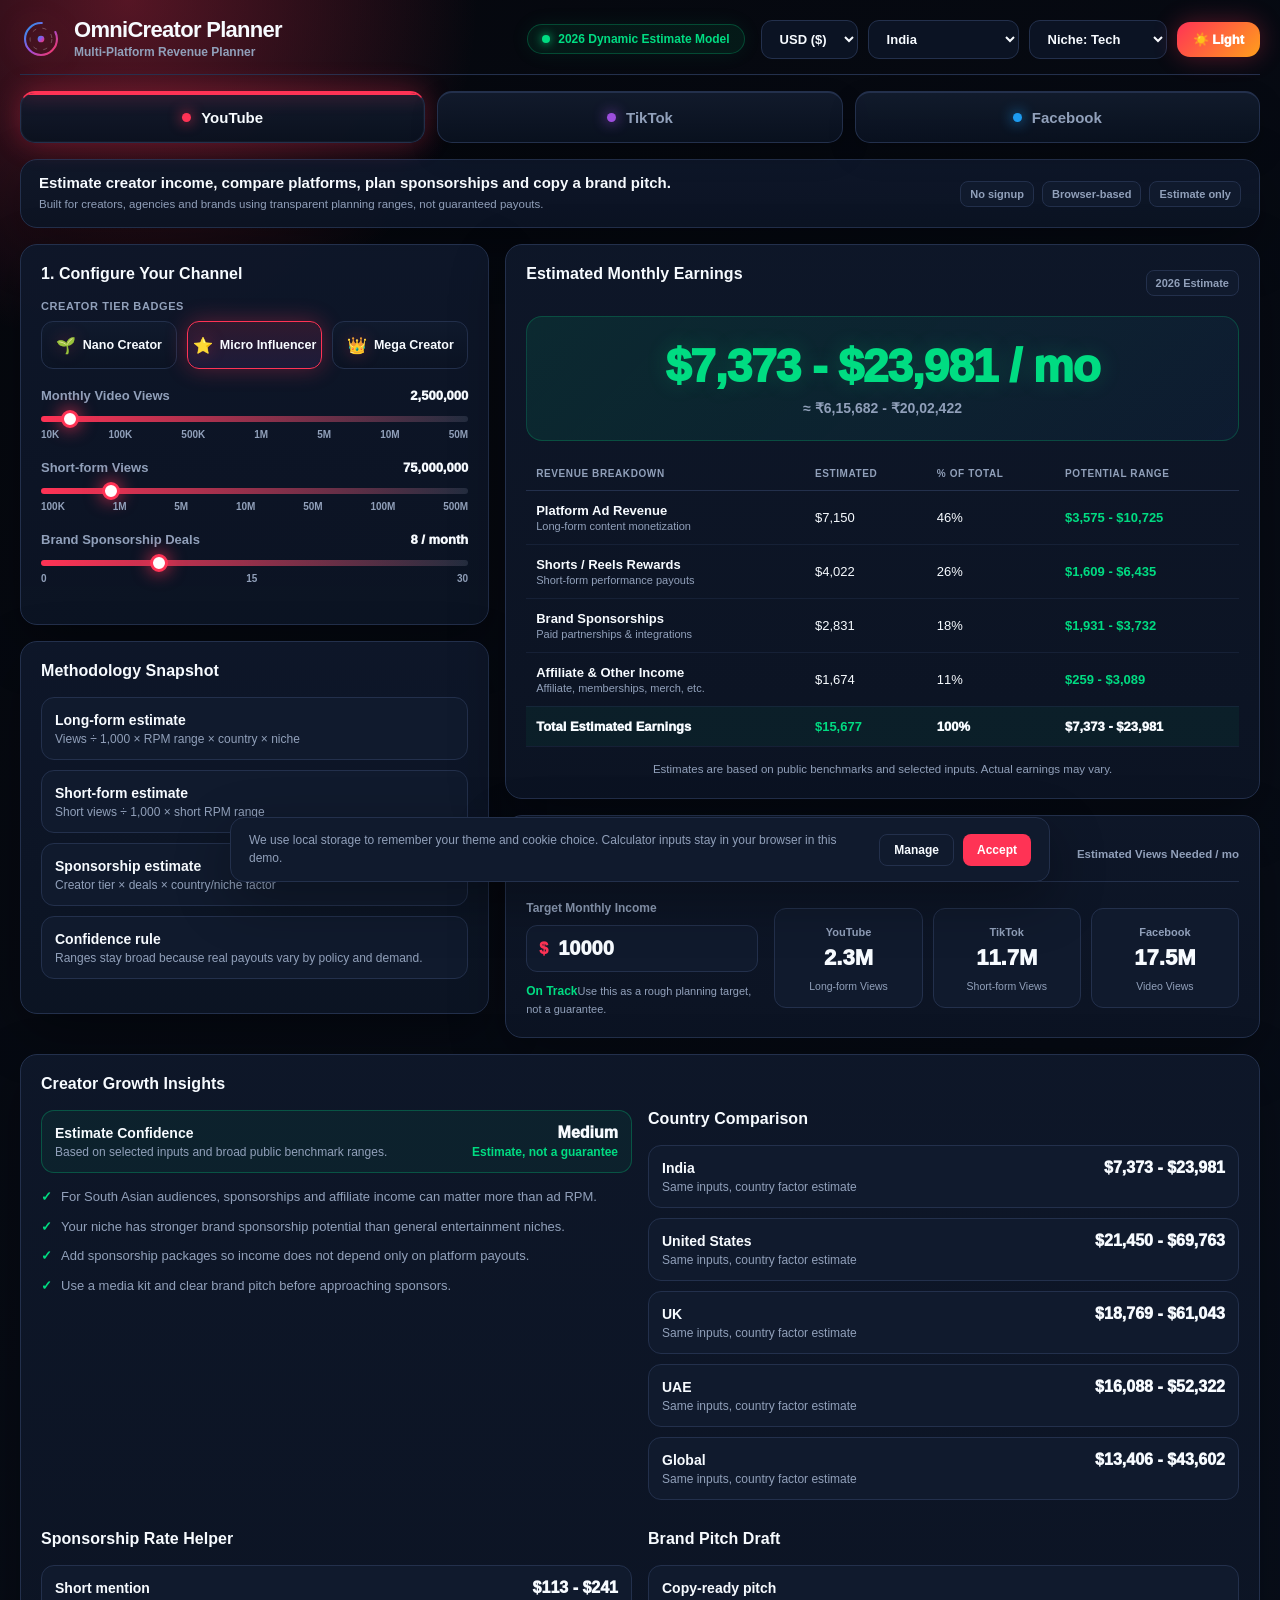
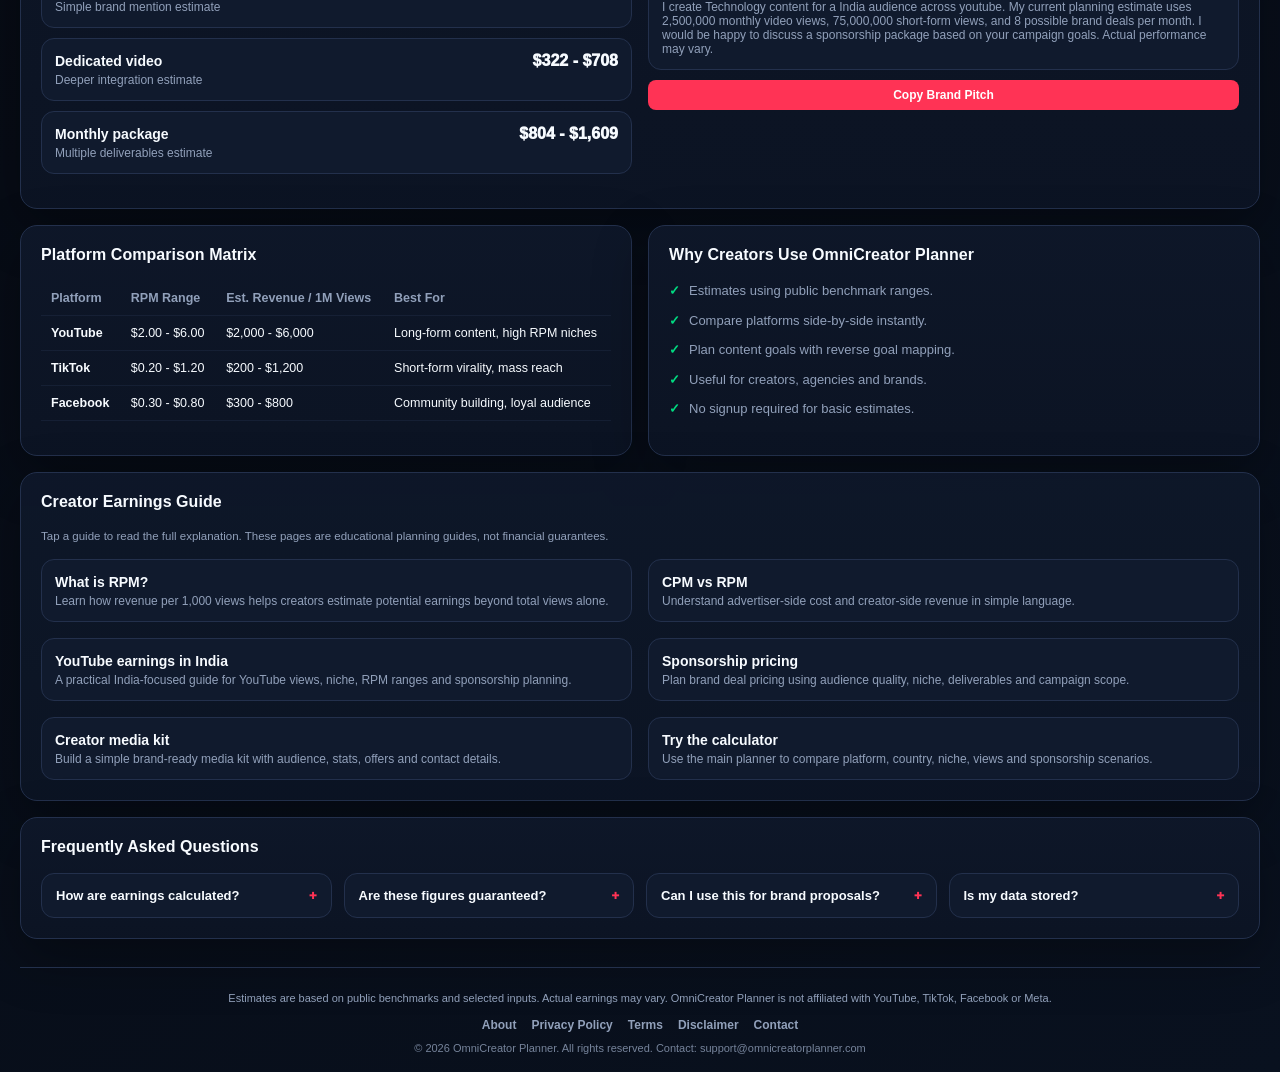
==== commit 1c62e4f8: "Link homepage guide cards to full articles" ====
--- a/index.html
+++ b/index.html
@@ -39,15 +39,40 @@
     </section>
 
     <div class="main-layout-split-grid">
-      <div class="layout-column-block section-configure"><section class="glass-dashboard-card config-panel-card"><h1 class="card-section-heading">1. Configure Your Channel</h1><div class="mobile-inline-filters-box"><div class="form-select-row-element"><label>Currency</label><select class="form-native-dropdown select-currency-node" onchange="syncGlobalSelects(this,'currency')"><option value="USD">USD ($)</option><option value="INR">INR (₹)</option></select></div><div class="form-select-row-element"><label>Country Profile</label><select class="form-native-dropdown select-country-node" onchange="syncGlobalSelects(this,'country')"><option value="India">India</option><option value="Global">Global Market</option><option value="US">United States</option><option value="UK">United Kingdom</option><option value="Canada">Canada</option><option value="Australia">Australia</option><option value="UAE">UAE</option><option value="Pakistan">Pakistan</option><option value="Bangladesh">Bangladesh</option></select></div><div class="form-select-row-element"><label>Channel Niche</label><select class="form-native-dropdown select-niche-node" onchange="syncGlobalSelects(this,'niche')"><option value="Technology">Technology</option><option value="Finance">Finance</option><option value="Education">Education</option><option value="Business">Business</option><option value="Gaming">Gaming</option><option value="Entertainment">Entertainment</option><option value="Lifestyle">Lifestyle</option><option value="Beauty">Beauty</option><option value="Fitness">Fitness</option><option value="Travel">Travel</option></select></div></div><div class="badge-presets-container"><label class="preset-label-tag">Creator Tier Badges</label><div class="badge-flex-row"><button class="preset-pill-btn btn-nano" onclick="triggerPresetAllocation('nano',this)"><span class="badge-icon-vector">🌱</span> Nano Creator</button><button class="preset-pill-btn btn-micro active" onclick="triggerPresetAllocation('micro',this)"><span class="badge-icon-vector">⭐</span> Micro Influencer</button><button class="preset-pill-btn btn-mega" onclick="triggerPresetAllocation('mega',this)"><span class="badge-icon-vector">👑</span> Mega Creator</button></div></div><div class="slider-element-wrapper"><div class="slider-header-labels"><span class="slider-title-text">Monthly Video Views</span><span class="slider-live-value-counter" id="lbl-counter-views">2,500,000</span></div><input type="range" class="native-theme-slider" id="input-range-views" min="10000" max="50000000" step="10000" value="2500000" oninput="runExecutionCalculations()"><div class="slider-marker-bounds-row"><span>10K</span><span>100K</span><span>500K</span><span>1M</span><span>5M</span><span>10M</span><span>50M</span></div></div><div class="slider-element-wrapper"><div class="slider-header-labels"><span class="slider-title-text">Short-form Views</span><span class="slider-live-value-counter" id="lbl-counter-shorts">75,000,000</span></div><input type="range" class="native-theme-slider" id="input-range-shorts" min="100000" max="500000000" step="50000" value="75000000" oninput="runExecutionCalculations()"><div class="slider-marker-bounds-row"><span>100K</span><span>1M</span><span>5M</span><span>10M</span><span>50M</span><span>100M</span><span>500M</span></div></div><div class="slider-element-wrapper"><div class="slider-header-labels"><span class="slider-title-text">Brand Sponsorship Deals</span><span class="slider-live-value-counter" id="lbl-counter-deals">8 / month</span></div><input type="range" class="native-theme-slider" id="input-range-deals" min="0" max="30" step="1" value="8" oninput="runExecutionCalculations()"><div class="slider-marker-bounds-row"><span>0</span><span>15</span><span>30</span></div></div></section><section class="glass-dashboard-card methodology-snapshot-card" style="margin-top:16px"><h2 class="card-section-heading">Methodology Snapshot</h2><div class="mobile-only-breakdown-cards-stack" style="display:flex"><div class="responsive-breakdown-card-node"><div class="resp-card-left-meta"><strong>Long-form estimate</strong><small>Views ÷ 1,000 × RPM range × country × niche</small></div></div><div class="responsive-breakdown-card-node"><div class="resp-card-left-meta"><strong>Short-form estimate</strong><small>Short views ÷ 1,000 × short RPM range</small></div></div><div class="responsive-breakdown-card-node"><div class="resp-card-left-meta"><strong>Sponsorship estimate</strong><small>Creator tier × deals × country/niche factor</small></div></div><div class="responsive-breakdown-card-node"><div class="resp-card-left-meta"><strong>Confidence rule</strong><small>Ranges stay broad because real payouts vary by policy and demand.</small></div></div></div></section></div>
-      <div class="layout-column-block section-results"><section class="glass-dashboard-card results-display-panel"><div class="results-panel-header"><h2 class="card-section-heading">Estimated Monthly Earnings</h2><span class="badge-year-tag">2026 Estimate</span></div><div class="earnings-hero-payout-box"><div class="payout-range-primary" id="payout-range-display-usd">$8,200 - $12,450 / mo</div><div class="payout-range-alternate" id="payout-range-display-inr">≈ ₹6,84,600 - ₹10,39,500</div></div><div class="desktop-only-table-wrapper"><table class="breakdown-matrix-table"><thead><tr><th>Revenue Breakdown</th><th>Estimated</th><th>% of Total</th><th>Potential Range</th></tr></thead><tbody id="table-body-breakdown-rows"></tbody></table></div><div class="mobile-only-breakdown-cards-stack" id="mobile-cards-breakdown-mount"></div><p class="safe-compliance-disclaimer-label">Estimates are based on public benchmarks and selected inputs. Actual earnings may vary.</p></section><section class="glass-dashboard-card goal-planner-panel-card"><div class="goal-planner-container-header"><h2 class="card-section-heading">Goal Planner</h2><span class="goal-subheading-note">Estimated Views Needed / mo</span></div><div class="goal-planner-split-flex-wrapper"><div class="goal-left-input-block"><label class="goal-input-label-tag">Target Monthly Income</label><div class="goal-input-relative-field"><span class="goal-currency-symbol-marker" id="lbl-goal-currency-indicator">$</span><input type="number" class="goal-native-numeric-input" id="input-numeric-goal" value="10000" oninput="executeReverseGoalPlannerMath()"></div><div class="goal-status-indicator-block"><span class="status-marker-emerald">On Track</span><span class="status-desc-text">Use this as a rough planning target, not a guarantee.</span></div></div><div class="goal-right-metrics-display-stack"><div class="goal-platform-output-row yt-row"><span class="goal-platform-name">YouTube</span><div class="goal-computed-value" id="lbl-goal-yt-views">1.1M</div><span class="goal-unit-subtext">Long-form Views</span></div><div class="goal-platform-output-row tt-row"><span class="goal-platform-name">TikTok</span><div class="goal-computed-value" id="lbl-goal-tt-views">1.6M</div><span class="goal-unit-subtext">Short-form Views</span></div><div class="goal-platform-output-row fb-row"><span class="goal-platform-name">Facebook</span><div class="goal-computed-value" id="lbl-goal-fb-views">1.2M</div><span class="goal-unit-subtext">Video Views</span></div></div></div></section></div>
+      <div class="layout-column-block section-configure">
+        <section class="glass-dashboard-card config-panel-card">
+          <h1 class="card-section-heading">1. Configure Your Channel</h1>
+          <div class="mobile-inline-filters-box"><div class="form-select-row-element"><label>Currency</label><select class="form-native-dropdown select-currency-node" onchange="syncGlobalSelects(this,'currency')"><option value="USD">USD ($)</option><option value="INR">INR (₹)</option></select></div><div class="form-select-row-element"><label>Country Profile</label><select class="form-native-dropdown select-country-node" onchange="syncGlobalSelects(this,'country')"><option value="India">India</option><option value="Global">Global Market</option><option value="US">United States</option><option value="UK">United Kingdom</option><option value="Canada">Canada</option><option value="Australia">Australia</option><option value="UAE">UAE</option><option value="Pakistan">Pakistan</option><option value="Bangladesh">Bangladesh</option></select></div><div class="form-select-row-element"><label>Channel Niche</label><select class="form-native-dropdown select-niche-node" onchange="syncGlobalSelects(this,'niche')"><option value="Technology">Technology</option><option value="Finance">Finance</option><option value="Education">Education</option><option value="Business">Business</option><option value="Gaming">Gaming</option><option value="Entertainment">Entertainment</option><option value="Lifestyle">Lifestyle</option><option value="Beauty">Beauty</option><option value="Fitness">Fitness</option><option value="Travel">Travel</option></select></div></div>
+          <div class="badge-presets-container"><label class="preset-label-tag">Creator Tier Badges</label><div class="badge-flex-row"><button class="preset-pill-btn btn-nano" onclick="triggerPresetAllocation('nano',this)"><span class="badge-icon-vector">🌱</span> Nano Creator</button><button class="preset-pill-btn btn-micro active" onclick="triggerPresetAllocation('micro',this)"><span class="badge-icon-vector">⭐</span> Micro Influencer</button><button class="preset-pill-btn btn-mega" onclick="triggerPresetAllocation('mega',this)"><span class="badge-icon-vector">👑</span> Mega Creator</button></div></div>
+          <div class="slider-element-wrapper"><div class="slider-header-labels"><span class="slider-title-text">Monthly Video Views</span><span class="slider-live-value-counter" id="lbl-counter-views">2,500,000</span></div><input type="range" class="native-theme-slider" id="input-range-views" min="10000" max="50000000" step="10000" value="2500000" oninput="runExecutionCalculations()"><div class="slider-marker-bounds-row"><span>10K</span><span>100K</span><span>500K</span><span>1M</span><span>5M</span><span>10M</span><span>50M</span></div></div>
+          <div class="slider-element-wrapper"><div class="slider-header-labels"><span class="slider-title-text">Short-form Views</span><span class="slider-live-value-counter" id="lbl-counter-shorts">75,000,000</span></div><input type="range" class="native-theme-slider" id="input-range-shorts" min="100000" max="500000000" step="50000" value="75000000" oninput="runExecutionCalculations()"><div class="slider-marker-bounds-row"><span>100K</span><span>1M</span><span>5M</span><span>10M</span><span>50M</span><span>100M</span><span>500M</span></div></div>
+          <div class="slider-element-wrapper"><div class="slider-header-labels"><span class="slider-title-text">Brand Sponsorship Deals</span><span class="slider-live-value-counter" id="lbl-counter-deals">8 / month</span></div><input type="range" class="native-theme-slider" id="input-range-deals" min="0" max="30" step="1" value="8" oninput="runExecutionCalculations()"><div class="slider-marker-bounds-row"><span>0</span><span>15</span><span>30</span></div></div>
+        </section>
+        <section class="glass-dashboard-card methodology-snapshot-card" style="margin-top:16px"><h2 class="card-section-heading">Methodology Snapshot</h2><div class="mobile-only-breakdown-cards-stack" style="display:flex"><div class="responsive-breakdown-card-node"><div class="resp-card-left-meta"><strong>Long-form estimate</strong><small>Views ÷ 1,000 × RPM range × country × niche</small></div></div><div class="responsive-breakdown-card-node"><div class="resp-card-left-meta"><strong>Short-form estimate</strong><small>Short views ÷ 1,000 × short RPM range</small></div></div><div class="responsive-breakdown-card-node"><div class="resp-card-left-meta"><strong>Sponsorship estimate</strong><small>Creator tier × deals × country/niche factor</small></div></div><div class="responsive-breakdown-card-node"><div class="resp-card-left-meta"><strong>Confidence rule</strong><small>Ranges stay broad because real payouts vary by policy and demand.</small></div></div></div></section>
+      </div>
+
+      <div class="layout-column-block section-results">
+        <section class="glass-dashboard-card results-display-panel"><div class="results-panel-header"><h2 class="card-section-heading">Estimated Monthly Earnings</h2><span class="badge-year-tag">2026 Estimate</span></div><div class="earnings-hero-payout-box"><div class="payout-range-primary" id="payout-range-display-usd">$8,200 - $12,450 / mo</div><div class="payout-range-alternate" id="payout-range-display-inr">≈ ₹6,84,600 - ₹10,39,500</div></div><div class="desktop-only-table-wrapper"><table class="breakdown-matrix-table"><thead><tr><th>Revenue Breakdown</th><th>Estimated</th><th>% of Total</th><th>Potential Range</th></tr></thead><tbody id="table-body-breakdown-rows"></tbody></table></div><div class="mobile-only-breakdown-cards-stack" id="mobile-cards-breakdown-mount"></div><p class="safe-compliance-disclaimer-label">Estimates are based on public benchmarks and selected inputs. Actual earnings may vary.</p></section>
+        <section class="glass-dashboard-card goal-planner-panel-card"><div class="goal-planner-container-header"><h2 class="card-section-heading">Goal Planner</h2><span class="goal-subheading-note">Estimated Views Needed / mo</span></div><div class="goal-planner-split-flex-wrapper"><div class="goal-left-input-block"><label class="goal-input-label-tag">Target Monthly Income</label><div class="goal-input-relative-field"><span class="goal-currency-symbol-marker" id="lbl-goal-currency-indicator">$</span><input type="number" class="goal-native-numeric-input" id="input-numeric-goal" value="10000" oninput="executeReverseGoalPlannerMath()"></div><div class="goal-status-indicator-block"><span class="status-marker-emerald">On Track</span><span class="status-desc-text">Use this as a rough planning target, not a guarantee.</span></div></div><div class="goal-right-metrics-display-stack"><div class="goal-platform-output-row yt-row"><span class="goal-platform-name">YouTube</span><div class="goal-computed-value" id="lbl-goal-yt-views">1.1M</div><span class="goal-unit-subtext">Long-form Views</span></div><div class="goal-platform-output-row tt-row"><span class="goal-platform-name">TikTok</span><div class="goal-computed-value" id="lbl-goal-tt-views">1.6M</div><span class="goal-unit-subtext">Short-form Views</span></div><div class="goal-platform-output-row fb-row"><span class="goal-platform-name">Facebook</span><div class="goal-computed-value" id="lbl-goal-fb-views">1.2M</div><span class="goal-unit-subtext">Video Views</span></div></div></div></section>
+      </div>
     </div>
 
     <section class="glass-dashboard-card creator-insights-panel"><h2 class="card-section-heading">Creator Growth Insights</h2><div class="lower-data-split-grid"><div><div class="responsive-breakdown-card-node total-card"><div class="resp-card-left-meta"><strong>Estimate Confidence</strong><small id="insight-confidence-reason">Based on broad public benchmark ranges.</small></div><div class="resp-card-right-metrics"><span class="resp-card-val" id="insight-confidence-label">Medium</span><span class="resp-card-range">Estimate, not a guarantee</span></div></div><ul class="benefits-clean-list-layer" id="growth-suggestions-list" style="margin-top:14px"></ul></div><div><h3 class="card-section-heading">Country Comparison</h3><div class="mobile-only-breakdown-cards-stack" id="country-comparison-cards" style="display:flex"></div></div></div><div class="lower-data-split-grid" style="margin-top:16px"><div><h3 class="card-section-heading">Sponsorship Rate Helper</h3><div class="mobile-only-breakdown-cards-stack" id="sponsorship-helper-cards" style="display:flex"></div></div><div><h3 class="card-section-heading">Brand Pitch Draft</h3><div class="responsive-breakdown-card-node" style="align-items:flex-start"><div class="resp-card-left-meta"><strong>Copy-ready pitch</strong><small id="brand-pitch-output">Adjust inputs to generate a creator pitch.</small></div></div><button class="cookie-btn primary" onclick="copyBrandPitchText()" style="margin-top:10px;width:100%">Copy Brand Pitch</button><p class="safe-compliance-disclaimer-label" id="copy-feedback" style="margin-top:8px"></p></div></div></section>
 
     <div class="lower-data-split-grid"><section class="glass-dashboard-card comparison-matrix-card"><h2 class="card-section-heading">Platform Comparison Matrix</h2><div id="comparison-layout-mount-node"></div></section><section class="glass-dashboard-card value-benefits-card"><h2 class="card-section-heading">Why Creators Use OmniCreator Planner</h2><ul class="benefits-clean-list-layer"><li>Estimates using public benchmark ranges.</li><li>Compare platforms side-by-side instantly.</li><li>Plan content goals with reverse goal mapping.</li><li>Useful for creators, agencies and brands.</li><li>No signup required for basic estimates.</li></ul></section></div>
 
-    <section class="glass-dashboard-card creator-guide-section"><h2 class="card-section-heading">Creator Earnings Guide</h2><p class="safe-compliance-disclaimer-label" style="text-align:left;margin-bottom:14px">These short guides explain the terms behind the calculator so creators can plan with more context. They are educational, not financial guarantees.</p><div class="lower-data-split-grid"><article class="responsive-breakdown-card-node" style="align-items:flex-start"><div class="resp-card-left-meta"><strong>What is RPM?</strong><small>RPM means estimated revenue per 1,000 views. It is usually more useful for creators than total views alone because it connects audience value, niche and monetization performance.</small></div></article><article class="responsive-breakdown-card-node" style="align-items:flex-start"><div class="resp-card-left-meta"><strong>CPM vs RPM</strong><small>CPM is the advertiser-side cost per 1,000 ad impressions. RPM is closer to creator-side revenue per 1,000 views after platform rules, eligible views and other monetization factors.</small></div></article><article class="responsive-breakdown-card-node" style="align-items:flex-start"><div class="resp-card-left-meta"><strong>Why country affects earnings</strong><small>Advertiser demand is not equal in every country. The same number of views can estimate differently for audiences in India, the United States, the United Kingdom or global markets.</small></div></article><article class="responsive-breakdown-card-node" style="align-items:flex-start"><div class="resp-card-left-meta"><strong>YouTube vs TikTok vs Facebook</strong><small>YouTube often works better for long-form searchable content. TikTok can help with fast reach. Facebook can work well with loyal community-style audiences.</small></div></article><article class="responsive-breakdown-card-node" style="align-items:flex-start"><div class="resp-card-left-meta"><strong>Sponsorship pricing</strong><small>Brand pricing depends on niche, audience trust, deliverables, expected reach and negotiation. A dedicated video usually estimates higher than a short mention.</small></div></article><article class="responsive-breakdown-card-node" style="align-items:flex-start"><div class="resp-card-left-meta"><strong>Creator media kit</strong><small>A media kit should explain your niche, audience, monthly reach, engagement, past work and sponsorship options. It helps brands understand your value quickly.</small></div></article><article class="responsive-breakdown-card-node" style="align-items:flex-start"><div class="resp-card-left-meta"><strong>India creator earnings</strong><small>India-focused creators may see lower ad RPM than US or UK markets, so sponsorships, affiliate links, digital products and services can become important income streams.</small></div></article><article class="responsive-breakdown-card-node" style="align-items:flex-start"><div class="resp-card-left-meta"><strong>Diversify creator income</strong><small>Relying on one platform is risky. Creators can reduce risk by mixing ads, brand deals, affiliate income, memberships, digital products and services.</small></div></article></div></section>
+    <section class="glass-dashboard-card creator-guide-section">
+      <h2 class="card-section-heading">Creator Earnings Guide</h2>
+      <p class="safe-compliance-disclaimer-label" style="text-align:left;margin-bottom:14px">Tap a guide to read the full explanation. These pages are educational planning guides, not financial guarantees.</p>
+      <div class="lower-data-split-grid">
+        <a class="responsive-breakdown-card-node" href="rpm-guide.html" style="align-items:flex-start;text-decoration:none;color:inherit"><div class="resp-card-left-meta"><strong>What is RPM?</strong><small>Learn how revenue per 1,000 views helps creators estimate potential earnings beyond total views alone.</small></div></a>
+        <a class="responsive-breakdown-card-node" href="cpm-vs-rpm.html" style="align-items:flex-start;text-decoration:none;color:inherit"><div class="resp-card-left-meta"><strong>CPM vs RPM</strong><small>Understand advertiser-side cost and creator-side revenue in simple language.</small></div></a>
+        <a class="responsive-breakdown-card-node" href="youtube-earnings-india.html" style="align-items:flex-start;text-decoration:none;color:inherit"><div class="resp-card-left-meta"><strong>YouTube earnings in India</strong><small>A practical India-focused guide for YouTube views, niche, RPM ranges and sponsorship planning.</small></div></a>
+        <a class="responsive-breakdown-card-node" href="sponsorship-pricing-guide.html" style="align-items:flex-start;text-decoration:none;color:inherit"><div class="resp-card-left-meta"><strong>Sponsorship pricing</strong><small>Plan brand deal pricing using audience quality, niche, deliverables and campaign scope.</small></div></a>
+        <a class="responsive-breakdown-card-node" href="media-kit-guide.html" style="align-items:flex-start;text-decoration:none;color:inherit"><div class="resp-card-left-meta"><strong>Creator media kit</strong><small>Build a simple brand-ready media kit with audience, stats, offers and contact details.</small></div></a>
+        <a class="responsive-breakdown-card-node" href="index.html" style="align-items:flex-start;text-decoration:none;color:inherit"><div class="resp-card-left-meta"><strong>Try the calculator</strong><small>Use the main planner to compare platform, country, niche, views and sponsorship scenarios.</small></div></a>
+      </div>
+    </section>
 
     <section class="glass-dashboard-card semantic-faq-accordion-card"><h2 class="card-section-heading">Frequently Asked Questions</h2><div class="accordion-layout-vertical-stack"><div class="accordion-node-item" onclick="toggleAccordionState(this)"><div class="accordion-question-row">How are earnings calculated? <span class="toggle-sign-icon">+</span></div><div class="accordion-answer-content-block"><p>Estimates use selected platform, views, short-form views, country, niche, creator tier, sponsorship deals and public benchmark RPM ranges.</p></div></div><div class="accordion-node-item" onclick="toggleAccordionState(this)"><div class="accordion-question-row">Are these figures guaranteed? <span class="toggle-sign-icon">+</span></div><div class="accordion-answer-content-block"><p>No. Actual earnings may vary based on audience location, engagement, watch time, monetization status, platform policy and advertiser demand.</p></div></div><div class="accordion-node-item" onclick="toggleAccordionState(this)"><div class="accordion-question-row">Can I use this for brand proposals? <span class="toggle-sign-icon">+</span></div><div class="accordion-answer-content-block"><p>Yes, this tool can help create rough planning estimates, but final brand pricing should be negotiated separately.</p></div></div><div class="accordion-node-item" onclick="toggleAccordionState(this)"><div class="accordion-question-row">Is my data stored? <span class="toggle-sign-icon">+</span></div><div class="accordion-answer-content-block"><p>For this demo, calculations run in your browser and no account is required. Theme and cookie choices may be saved locally in your browser.</p></div></div></div></section>
 
@@ -57,4 +82,4 @@
   <div class="modal-dialog-blur-overlay" id="global-policy-modal-mount" onclick="closeLegalPolicyModal()"><div class="modal-body-container" onclick="event.stopPropagation()"><button class="modal-close-trigger-btn" onclick="closeLegalPolicyModal()">×</button><div class="modal-dynamic-content-area" id="modal-content-injector"></div></div></div>
   <script src="script.js"></script>
 </body>
-</html>+</html>
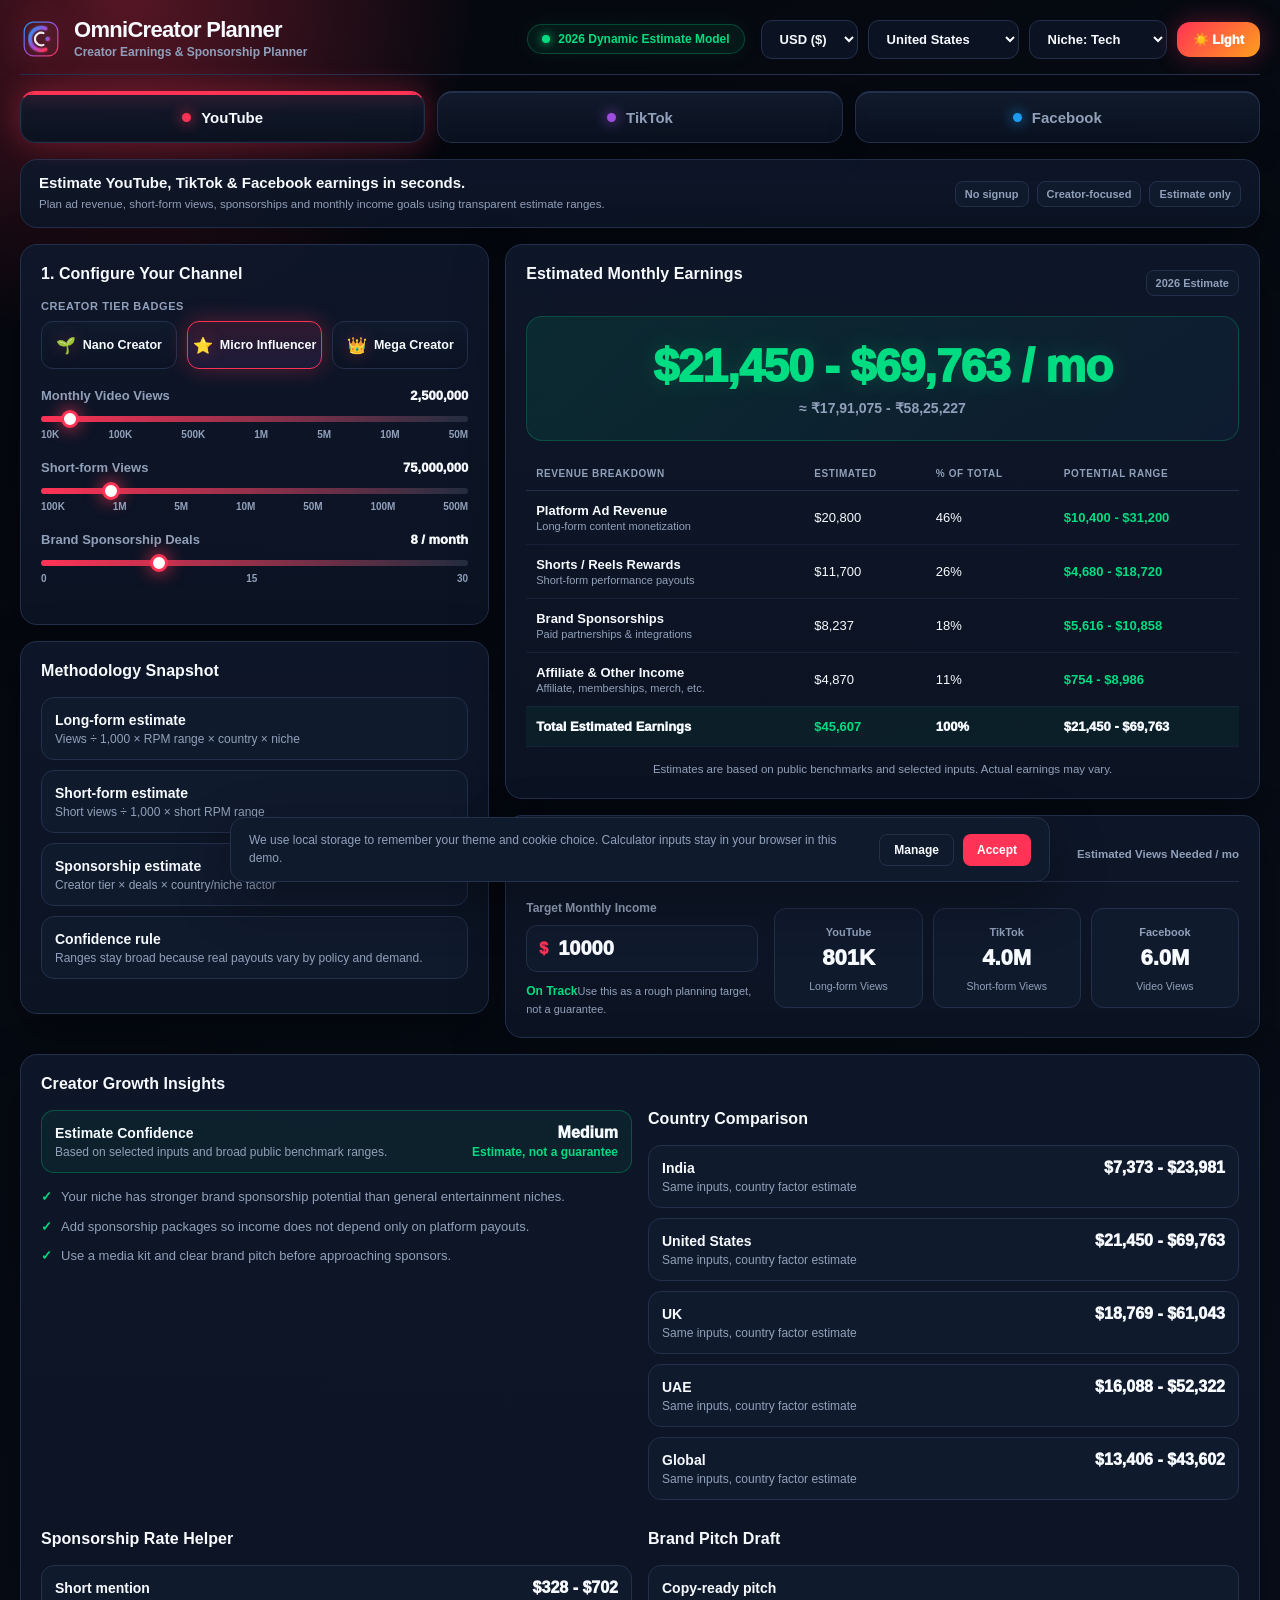
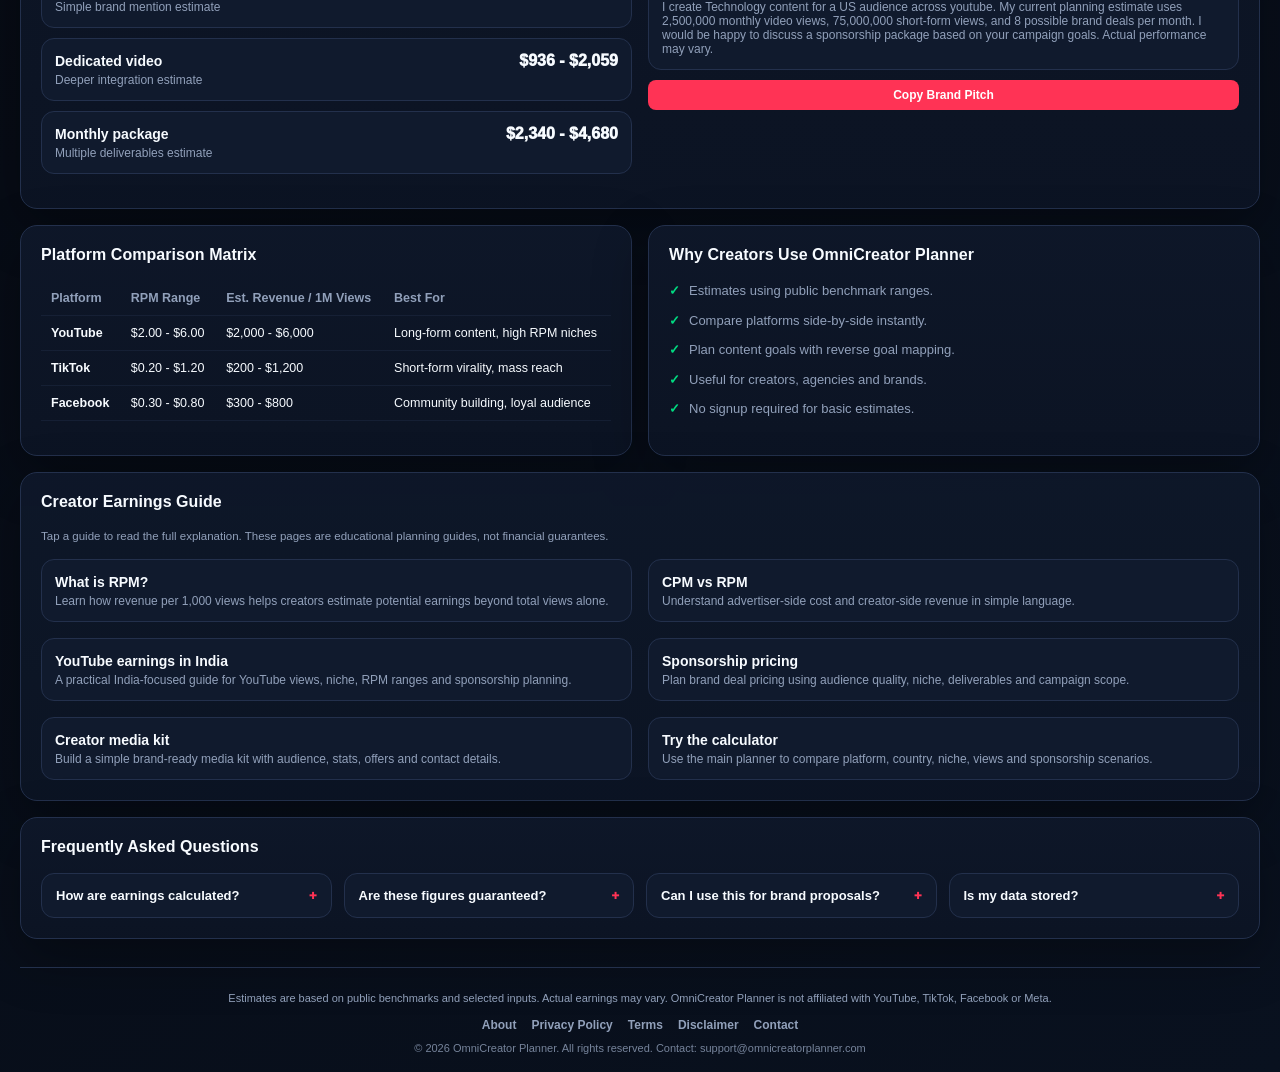
==== commit 4242b46b: "Polish homepage brand header copy" ====
--- a/index.html
+++ b/index.html
@@ -22,7 +22,7 @@
 
   <div class="app-wrapper">
     <header class="app-header">
-      <div class="header-left"><div class="brand-container"><svg class="brand-logo-svg" viewBox="0 0 100 100" xmlns="http://www.w3.org/2000/svg"><defs><linearGradient id="ringGlow" x1="0%" y1="0%" x2="100%" y2="100%"><stop offset="0%" stop-color="#1d9bf0"/><stop offset="50%" stop-color="#9d4edd"/><stop offset="100%" stop-color="#ff3355"/></linearGradient></defs><circle cx="50" cy="50" r="38" stroke="url(#ringGlow)" stroke-width="5" fill="none" stroke-linecap="round" stroke-dasharray="180 40"/><circle cx="50" cy="50" r="26" stroke="#ffffff" stroke-width="2" fill="none" opacity="0.3" stroke-dasharray="10 15"/><circle cx="50" cy="50" r="8" fill="url(#ringGlow)"/></svg><div class="brand-text"><span class="main-title">OmniCreator Planner</span><span class="sub-title">Multi-Platform Revenue Planner</span></div></div></div>
+      <div class="header-left"><div class="brand-container"><svg class="brand-logo-svg" viewBox="0 0 100 100" xmlns="http://www.w3.org/2000/svg" aria-label="OmniCreator Planner logo"><defs><linearGradient id="ringGlow" x1="0%" y1="0%" x2="100%" y2="100%"><stop offset="0%" stop-color="#1d9bf0"/><stop offset="50%" stop-color="#9d4edd"/><stop offset="100%" stop-color="#ff3355"/></linearGradient><filter id="brandGlow"><feGaussianBlur stdDeviation="2.2" result="blur"/><feMerge><feMergeNode in="blur"/><feMergeNode in="SourceGraphic"/></feMerge></filter></defs><rect x="10" y="10" width="80" height="80" rx="22" fill="rgba(255,255,255,.03)" stroke="url(#ringGlow)" stroke-width="3"/><path d="M61 25A27 27 0 1 0 61 75" fill="none" stroke="url(#ringGlow)" stroke-width="8" stroke-linecap="round" filter="url(#brandGlow)"/><path d="M56 36A15 15 0 1 0 56 64" fill="none" stroke="#ffffff" stroke-width="5" stroke-linecap="round" opacity=".92"/><circle cx="66" cy="50" r="5" fill="url(#ringGlow)" filter="url(#brandGlow)"/></svg><div class="brand-text"><span class="main-title">OmniCreator Planner</span><span class="sub-title">Creator Earnings & Sponsorship Planner</span></div></div></div>
       <div class="header-center"><div class="status-badge"><span class="status-pulse-dot"></span><span class="status-badge-text">2026 Dynamic Estimate Model</span></div></div>
       <div class="header-right"><div class="header-desktop-selectors" id="desktop-selectors-mount"></div><button class="theme-toggle-btn" id="theme-switcher-btn" onclick="toggleGlobalThemeMode()">Light</button></div>
     </header>
@@ -34,8 +34,8 @@
     </nav>
 
     <section class="glass-dashboard-card value-strip-card" style="padding:14px 18px;display:flex;justify-content:space-between;gap:14px;align-items:center;flex-wrap:wrap">
-      <div><strong style="font-size:15px">Estimate creator income, compare platforms, plan sponsorships and copy a brand pitch.</strong><p class="safe-compliance-disclaimer-label" style="text-align:left;margin-top:4px">Built for creators, agencies and brands using transparent planning ranges, not guaranteed payouts.</p></div>
-      <div style="display:flex;gap:8px;flex-wrap:wrap"><span class="badge-year-tag">No signup</span><span class="badge-year-tag">Browser-based</span><span class="badge-year-tag">Estimate only</span></div>
+      <div><strong style="font-size:15px">Estimate YouTube, TikTok & Facebook earnings in seconds.</strong><p class="safe-compliance-disclaimer-label" style="text-align:left;margin-top:4px">Plan ad revenue, short-form views, sponsorships and monthly income goals using transparent estimate ranges.</p></div>
+      <div style="display:flex;gap:8px;flex-wrap:wrap"><span class="badge-year-tag">No signup</span><span class="badge-year-tag">Creator-focused</span><span class="badge-year-tag">Estimate only</span></div>
     </section>
 
     <div class="main-layout-split-grid">
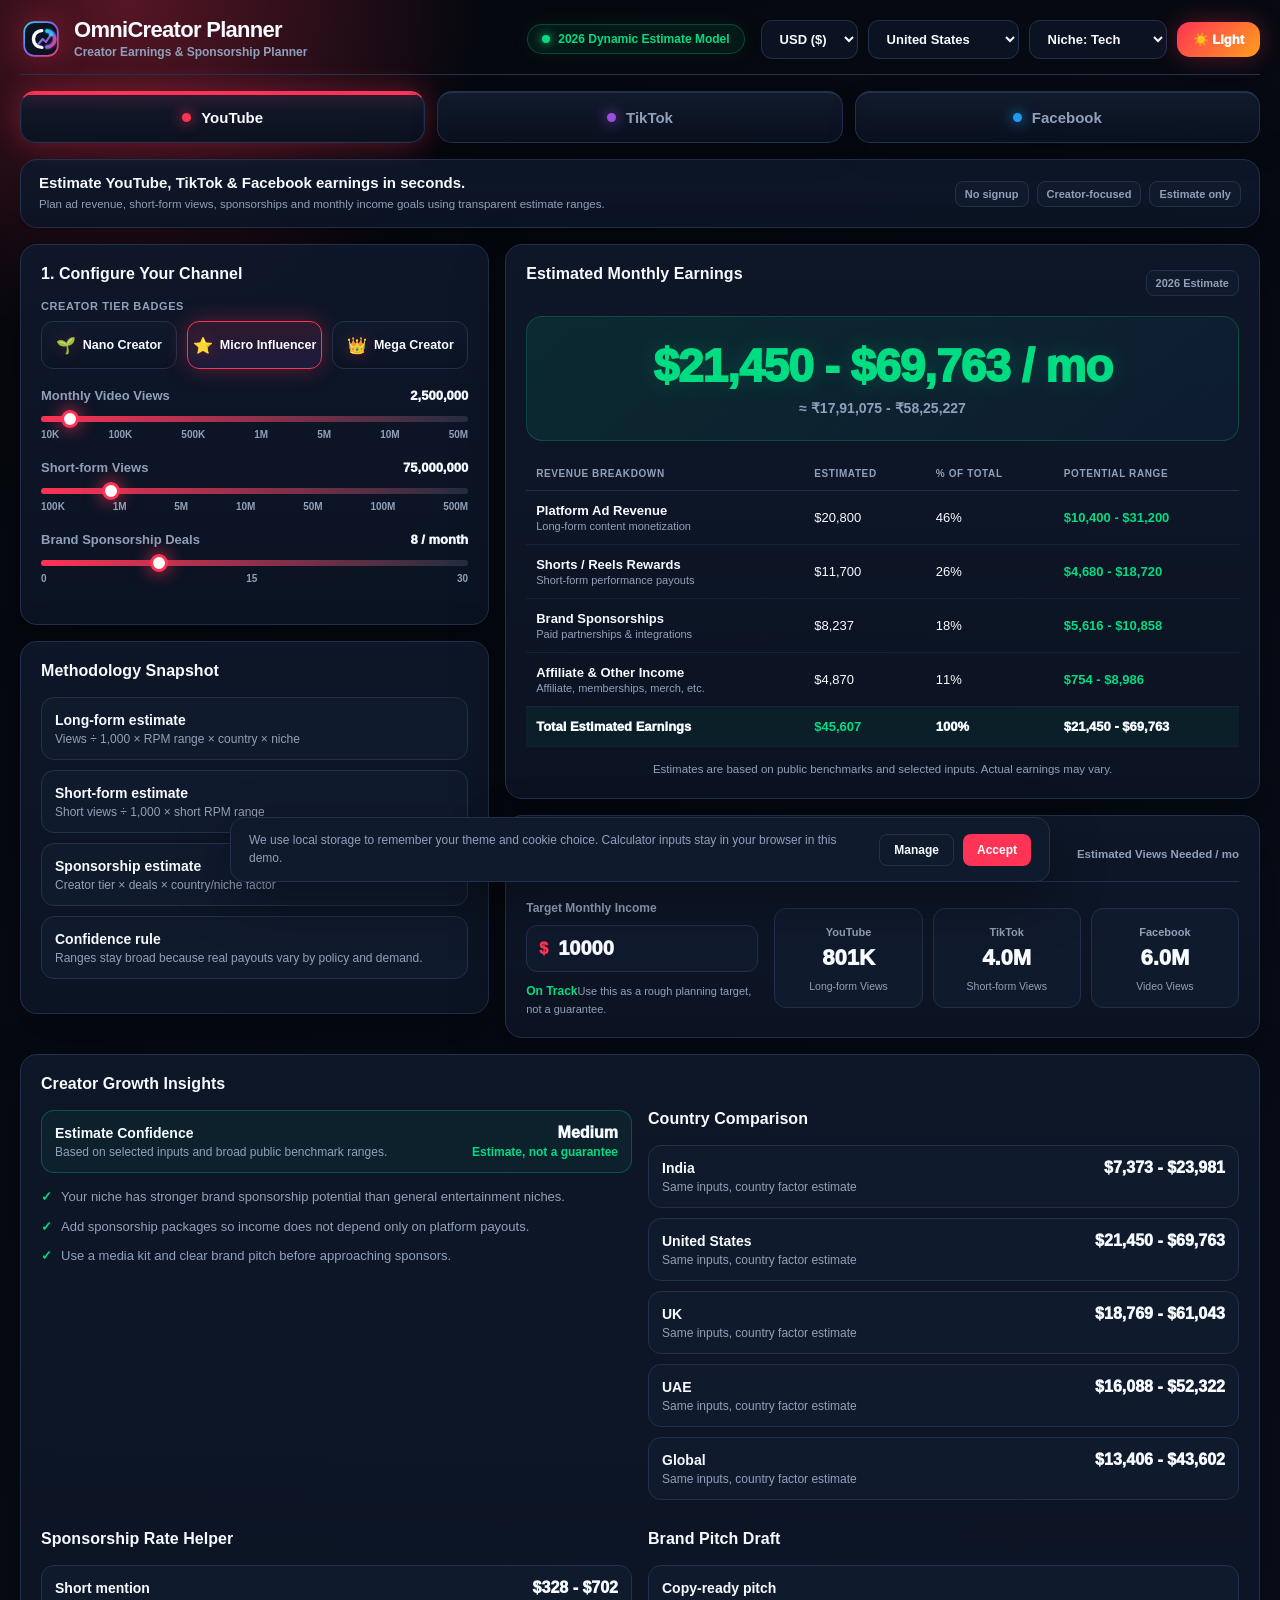
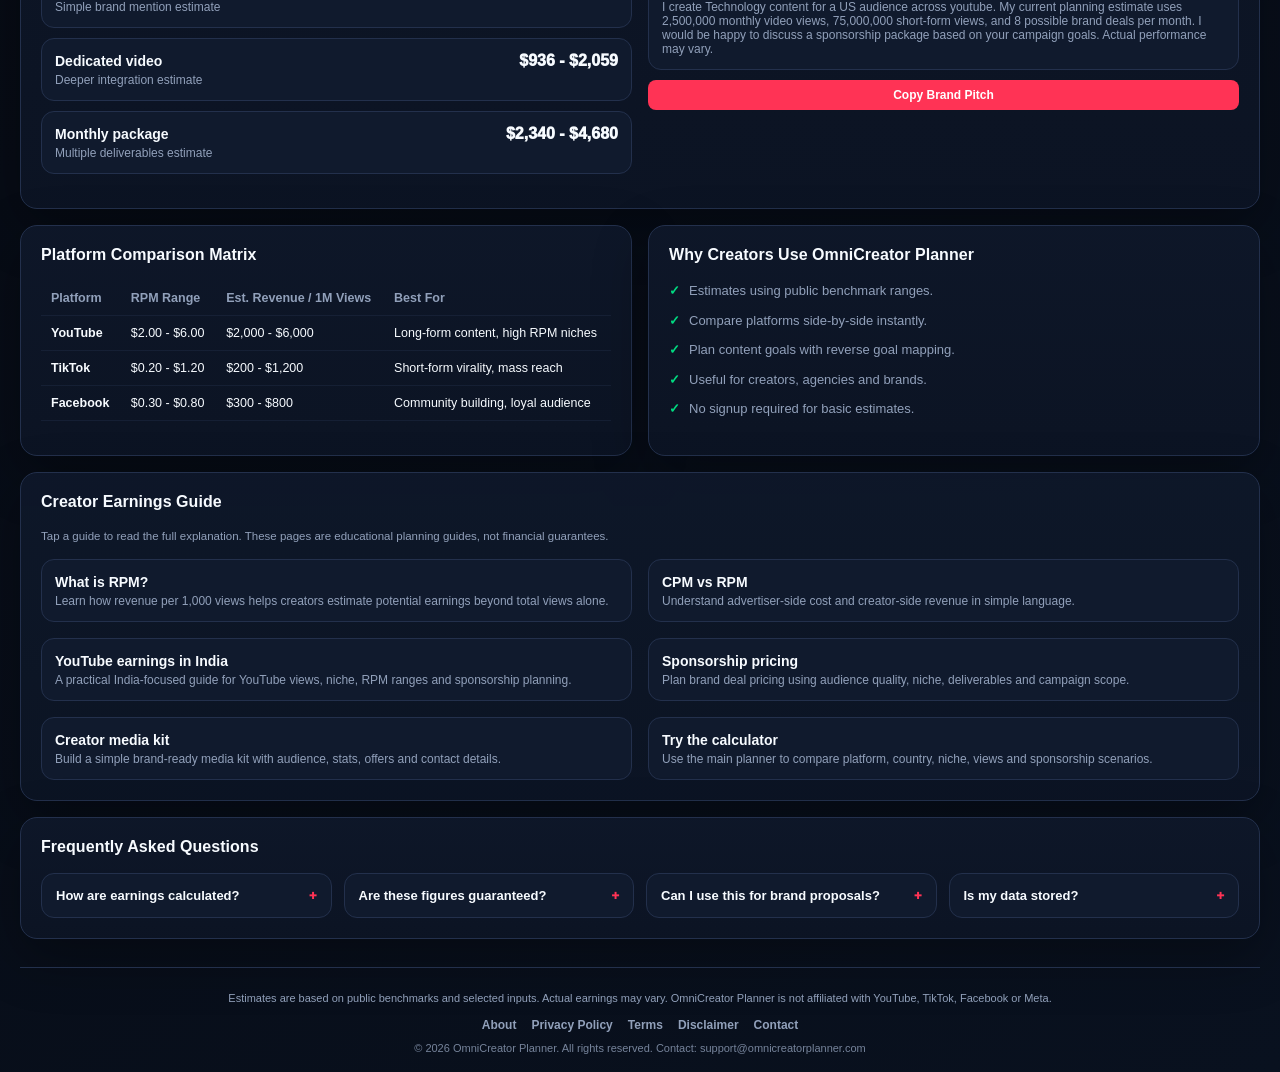
==== commit 21642651: "Load simple OC logo override" ====
--- a/index.html
+++ b/index.html
@@ -80,6 +80,7 @@
   </div>
 
   <div class="modal-dialog-blur-overlay" id="global-policy-modal-mount" onclick="closeLegalPolicyModal()"><div class="modal-body-container" onclick="event.stopPropagation()"><button class="modal-close-trigger-btn" onclick="closeLegalPolicyModal()">×</button><div class="modal-dynamic-content-area" id="modal-content-injector"></div></div></div>
+  <script src="logo-fix.js"></script>
   <script src="script.js"></script>
 </body>
 </html>
